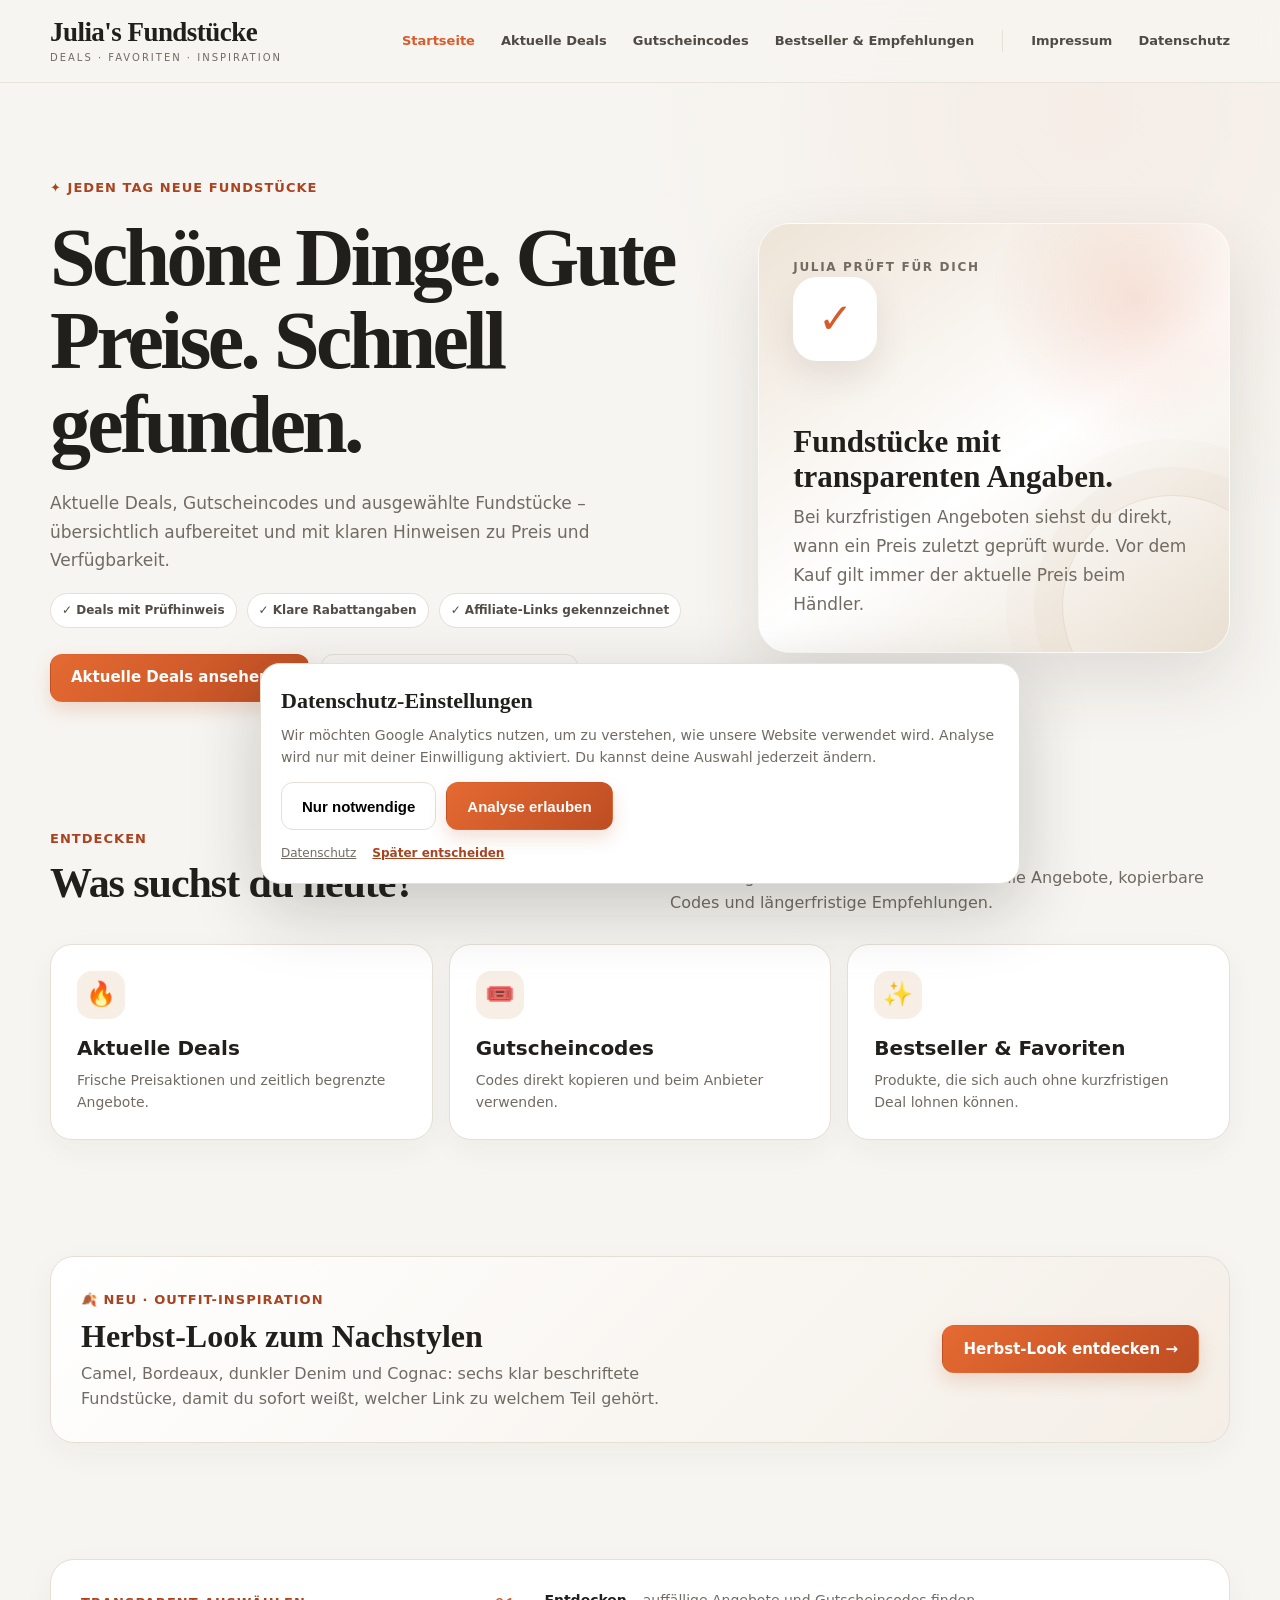
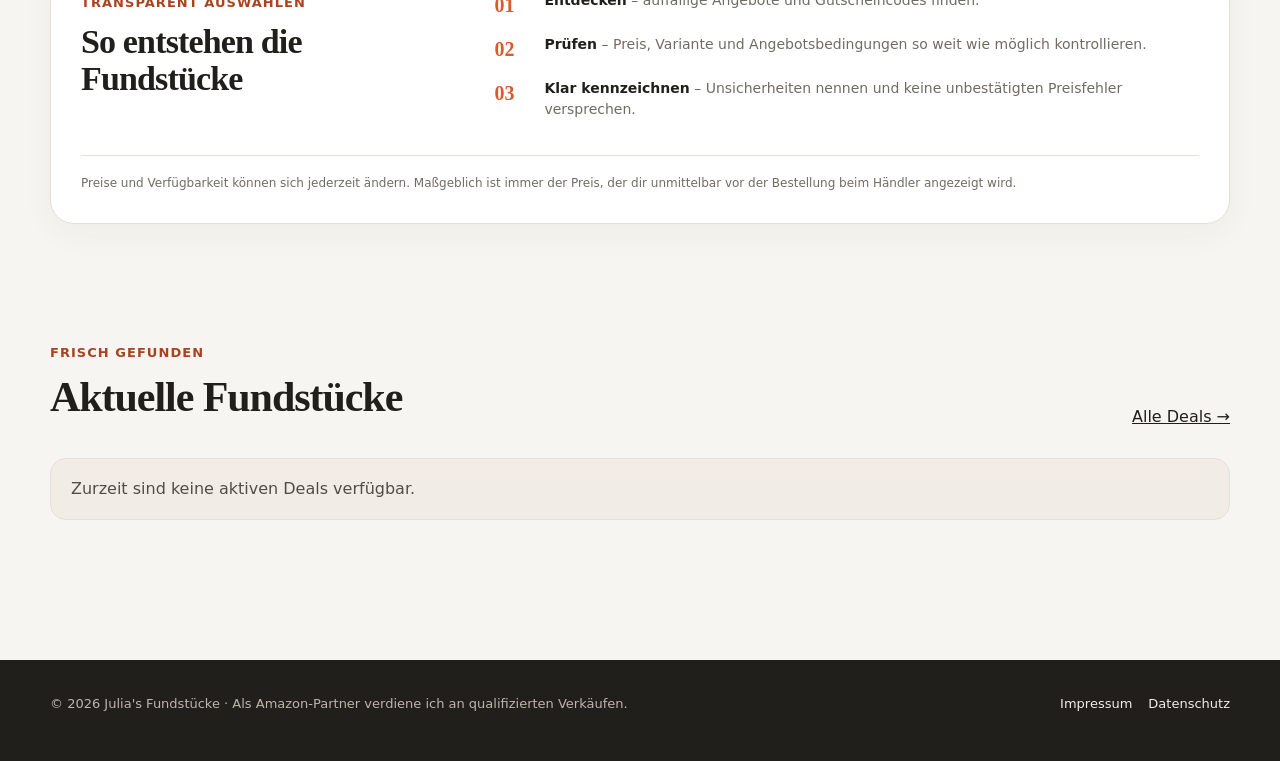
==== index.html @ 4e5f9e9d "Feature autumn outfit on homepage" ====
<!doctype html>
<html lang="de">
<head>
  <!-- Google Analytics: Consent Mode v2 defaults to denied until the visitor opts in. -->
  <script>
    window.dataLayer = window.dataLayer || [];
    function gtag(){dataLayer.push(arguments);}
    gtag('consent', 'default', {
      'analytics_storage': 'denied',
      'ad_storage': 'denied',
      'ad_user_data': 'denied',
      'ad_personalization': 'denied',
      'wait_for_update': 500
    });
  </script>
  <script async src="https://www.googletagmanager.com/gtag/js?id=G-PBWRE15XZL"></script>
  <script>
    gtag('js', new Date());
    gtag('config', 'G-PBWRE15XZL');
  </script>
  <meta property="og:type" content="website">
  <meta property="og:site_name" content="Julia's Fundstücke">
  <meta property="og:title" content="Julia's Fundstücke – Deals, Empfehlungen & Gutscheincodes">
  <meta property="og:description" content="Julia">
  <meta property="og:image" content="https://julias-fundstuecke.de/julias-fundstuecke-vorschau.jpg">
  <meta property="og:image:width" content="1200">
  <meta property="og:image:height" content="630">
  <meta name="twitter:card" content="summary_large_image">
  <meta name="twitter:image" content="https://julias-fundstuecke.de/julias-fundstuecke-vorschau.jpg">

  <meta charset="utf-8">
  <meta name="viewport" content="width=device-width,initial-scale=1">
  <meta name="description" content="Julia's Fundstücke – aktuelle Deals, Gutscheincodes und ausgewählte Empfehlungen.">
  <title>Julia's Fundstücke – Deals, Empfehlungen & Gutscheincodes</title>
  <link rel="stylesheet" href="styles.css">
</head>
<body>
<header class="site-header">
  <div class="container header-inner">
    <a class="brand" href="index.html"><strong>Julia's Fundstücke</strong><span>Deals · Favoriten · Inspiration</span></a>
    <button class="nav-toggle" aria-label="Menü öffnen" aria-expanded="false" aria-controls="site-nav">☰</button>
    <nav class="nav" id="site-nav" aria-label="Hauptnavigation">
      <a href="index.html">Startseite</a>
      <a href="deals.html">Aktuelle Deals</a>
      <a href="gutscheincodes.html">Gutscheincodes</a>
      <a href="bestseller.html">Bestseller & Empfehlungen</a>
      <span class="nav-divider" aria-hidden="true"></span>
      <a href="impressum.html">Impressum</a>
      <a href="datenschutz.html">Datenschutz</a>
    </nav>
  </div>
</header>

<main>
  <section class="hero">
    <div class="container hero-grid">
      <div>
        <div class="eyebrow">✦ Jeden Tag neue Fundstücke</div>
        <h1>Schöne Dinge. Gute Preise. Schnell gefunden.</h1>
        <p>Aktuelle Deals, Gutscheincodes und ausgewählte Fundstücke – übersichtlich aufbereitet und mit klaren Hinweisen zu Preis und Verfügbarkeit.</p>
        <div class="trust-strip" aria-label="So arbeiten wir">
          <span>✓ Deals mit Prüfhinweis</span><span>✓ Klare Rabattangaben</span><span>✓ Affiliate-Links gekennzeichnet</span>
        </div>
        <div class="hero-actions">
          <a class="btn btn-primary" href="deals.html">Aktuelle Deals ansehen →</a>
          <a class="btn btn-secondary" href="bestseller.html">Empfehlungen entdecken</a>
        </div>
      </div>
      <aside class="hero-card">
        <div>
          <div class="mini-label">Julia prüft für dich</div>
          <div class="big-number">✓</div>
        </div>
        <div>
          <h2>Fundstücke mit transparenten Angaben.</h2>
          <p>Bei kurzfristigen Angeboten siehst du direkt, wann ein Preis zuletzt geprüft wurde. Vor dem Kauf gilt immer der aktuelle Preis beim Händler.</p>
        </div>
      </aside>
    </div>
  </section>

  <section class="section">
    <div class="container">
      <div class="section-head">
        <div><div class="eyebrow">Entdecken</div><h2>Was suchst du heute?</h2></div>
        <p>Kurze Wege statt endloses Scrollen: aktuelle Angebote, kopierbare Codes und längerfristige Empfehlungen.</p>
      </div>
      <div class="category-grid">
        <a class="category-card" href="deals.html"><div class="icon">🔥</div><h3>Aktuelle Deals</h3><p>Frische Preisaktionen und zeitlich begrenzte Angebote.</p></a>
        <a class="category-card" href="gutscheincodes.html"><div class="icon">🎟️</div><h3>Gutscheincodes</h3><p>Codes direkt kopieren und beim Anbieter verwenden.</p></a>
        <a class="category-card" href="bestseller.html"><div class="icon">✨</div><h3>Bestseller & Favoriten</h3><p>Produkte, die sich auch ohne kurzfristigen Deal lohnen können.</p></a>
      </div>
    </div>
  </section>

  <section class="section">
    <div class="container">
      <div class="home-inspiration">
        <div>
          <div class="eyebrow">🍂 Neu · Outfit-Inspiration</div>
          <h2>Herbst-Look zum Nachstylen</h2>
          <p>Camel, Bordeaux, dunkler Denim und Cognac: sechs klar beschriftete Fundstücke, damit du sofort weißt, welcher Link zu welchem Teil gehört.</p>
        </div>
        <a class="btn btn-primary" href="herbst-outfit.html">Herbst-Look entdecken →</a>
      </div>
    </div>
  </section>

  <section class="section trust-section">
    <div class="container">
      <div class="trust-panel">
        <div><div class="eyebrow">Transparent auswählen</div><h2>So entstehen die Fundstücke</h2></div>
        <div class="trust-steps">
          <div><strong>01</strong><span><b>Entdecken</b> – auffällige Angebote und Gutscheincodes finden.</span></div>
          <div><strong>02</strong><span><b>Prüfen</b> – Preis, Variante und Angebotsbedingungen so weit wie möglich kontrollieren.</span></div>
          <div><strong>03</strong><span><b>Klar kennzeichnen</b> – Unsicherheiten nennen und keine unbestätigten Preisfehler versprechen.</span></div>
        </div>
        <p class="trust-note">Preise und Verfügbarkeit können sich jederzeit ändern. Maßgeblich ist immer der Preis, der dir unmittelbar vor der Bestellung beim Händler angezeigt wird.</p>
      </div>
    </div>
  </section>

  <section class="section">
    <div class="container">
      <div class="section-head">
        <div><div class="eyebrow">Frisch gefunden</div><h2>Aktuelle Fundstücke</h2></div>
        <a href="deals.html">Alle Deals →</a>
      </div>
      <div class="deal-list" data-deals data-limit="2"></div>
    </div>
  </section>
</main>

<footer class="footer"><div class="container footer-inner"><div>© <span data-year></span> Julia's Fundstücke · Als Amazon-Partner verdiene ich an qualifizierten Verkäufen.</div><div class="footer-links"><a href="impressum.html">Impressum</a><a href="datenschutz.html">Datenschutz</a></div></div></footer>

<div class="consent-banner" data-consent-banner hidden role="dialog" aria-label="Datenschutzeinstellungen" aria-live="polite">
  <div class="consent-inner">
    <div class="consent-copy"><strong>Datenschutz-Einstellungen</strong><p>Wir möchten Google Analytics nutzen, um zu verstehen, wie unsere Website verwendet wird. Analyse wird nur mit deiner Einwilligung aktiviert. Du kannst deine Auswahl jederzeit ändern.</p></div>
    <div class="consent-actions"><button type="button" class="btn btn-secondary" data-consent-reject>Nur notwendige</button><button type="button" class="btn btn-primary" data-consent-accept>Analyse erlauben</button></div>
    <div class="consent-links"><a href="datenschutz.html">Datenschutz</a><button type="button" class="consent-link-button" data-consent-close>Später entscheiden</button></div>
  </div>
</div>
<script src="script.js"></script>
</body>
</html>
---- styles.css ----
:root{
  --bg:#fbfaf7;
  --surface:#ffffff;
  --surface-soft:#f5f1ea;
  --text:#22211f;
  --muted:#6f6a63;
  --line:#e8e2d9;
  --accent:#e56a32;
  --accent-dark:#bd4d23;
  --badge:#fff0e6;
  --badge-text:#9b3f1b;
  --shadow:0 14px 40px rgba(41,35,28,.08);
  --radius:22px;
  --max:1180px;
}
*{box-sizing:border-box}
html{scroll-behavior:smooth}
body{
  margin:0;
  font-family:Inter, ui-sans-serif, system-ui, -apple-system, BlinkMacSystemFont, "Segoe UI", sans-serif;
  background:var(--bg);
  color:var(--text);
  line-height:1.55;
}
a{color:inherit}
img{max-width:100%;display:block}
.container{width:min(var(--max),calc(100% - 32px));margin-inline:auto}
.site-header{
  position:sticky;top:0;z-index:50;
  backdrop-filter:blur(14px);
  background:rgba(251,250,247,.92);
  border-bottom:1px solid rgba(232,226,217,.9);
}
.header-inner{
  min-height:76px;
  display:flex;align-items:center;justify-content:space-between;gap:28px;
}
.brand{
  text-decoration:none;
  display:flex;flex-direction:column;
  line-height:1;
}
.brand strong{
  font-family:Georgia,"Times New Roman",serif;
  font-size:25px;
  letter-spacing:-.02em;
}
.brand span{
  margin-top:7px;
  color:var(--muted);
  font-size:11px;
  letter-spacing:.18em;
  text-transform:uppercase;
}
.nav{display:flex;align-items:center;gap:22px}
.nav a{
  text-decoration:none;color:#4e4a45;font-size:14px;font-weight:650;
}
.nav a:hover,.nav a.active{color:var(--accent)}
.nav-toggle{
  display:none;border:0;background:transparent;font-size:26px;cursor:pointer;
}
.hero{padding:78px 0 48px}
.hero-grid{
  display:grid;grid-template-columns:1.15fr .85fr;gap:56px;align-items:center;
}
.eyebrow{
  display:inline-flex;align-items:center;gap:8px;
  color:var(--accent-dark);font-weight:800;font-size:13px;
  letter-spacing:.08em;text-transform:uppercase;
}
.hero h1{
  font-family:Georgia,"Times New Roman",serif;
  font-size:clamp(44px,7vw,78px);
  line-height:1.02;
  letter-spacing:-.045em;
  margin:16px 0 22px;
  max-width:780px;
}
.hero p{
  color:var(--muted);
  font-size:18px;
  max-width:650px;
  margin:0 0 30px;
}
.hero-actions{display:flex;gap:12px;flex-wrap:wrap}
.btn{
  display:inline-flex;align-items:center;justify-content:center;gap:8px;
  min-height:48px;padding:0 20px;border-radius:12px;
  text-decoration:none;font-weight:800;font-size:15px;
  border:1px solid transparent;transition:.2s ease;
}
.btn-primary{
  background:linear-gradient(135deg,#e56a32,#bd4d23);
  color:#fff;
  box-shadow:0 8px 18px rgba(189,77,35,.18)
}
.btn-primary:hover{transform:translateY(-1px);filter:brightness(.96)}
.btn-secondary{background:transparent;border-color:var(--line)}
.btn-secondary:hover{background:var(--surface)}
.hero-card{
  background:linear-gradient(145deg,#f1e7dc,#fff 52%,#efe8dc);
  min-height:390px;border-radius:32px;padding:34px;
  box-shadow:var(--shadow);
  display:flex;flex-direction:column;justify-content:space-between;
}
.hero-card .mini-label{font-size:12px;color:var(--muted);text-transform:uppercase;letter-spacing:.14em;font-weight:800}
.hero-card .big-number{font-family:Georgia,"Times New Roman",serif;font-size:76px;line-height:1;color:var(--accent)}
.hero-card h2{margin:12px 0 8px;font-size:28px}
.hero-card p{font-size:15px;margin:0;color:var(--muted)}
.section{padding:46px 0}
.section-head{display:flex;align-items:end;justify-content:space-between;gap:24px;margin-bottom:24px}
.section-head h2{font-family:Georgia,"Times New Roman",serif;font-size:38px;margin:0;letter-spacing:-.025em}
.section-head p{margin:0;color:var(--muted);max-width:560px}
.category-grid{display:grid;grid-template-columns:repeat(3,1fr);gap:18px}
.category-card{
  background:var(--surface);border:1px solid var(--line);border-radius:18px;padding:24px;text-decoration:none;
  box-shadow:0 8px 28px rgba(41,35,28,.04);transition:.2s ease;
}
.category-card:hover{transform:translateY(-3px);box-shadow:var(--shadow)}
.category-card .icon{font-size:30px}
.category-card h3{margin:14px 0 6px;font-size:20px}
.category-card p{margin:0;color:var(--muted);font-size:14px}
.deal-list{display:grid;gap:22px}
.deal-card{
  position:relative;
  display:grid;grid-template-columns:300px 1fr;gap:34px;align-items:stretch;
  background:var(--surface);border:1px solid #eadfd4;border-radius:var(--radius);
  padding:24px;box-shadow:0 14px 34px rgba(77,54,37,.07);
  overflow:hidden;transition:.2s ease;
}
.deal-card::before{
  content:"";position:absolute;left:0;top:0;bottom:0;width:5px;
  background:linear-gradient(180deg,#ff9a62,var(--accent),#b94a21);
}
.deal-card:hover{transform:translateY(-2px);box-shadow:0 18px 42px rgba(77,54,37,.11)}
.deal-media{
  min-height:255px;border-radius:16px;
  background:linear-gradient(145deg,#f7f3ed,#ece5dc);
  display:grid;place-items:center;padding:26px;position:relative;
}
.deal-media .placeholder{
  width:150px;height:150px;border-radius:50%;
  background:#fff;box-shadow:0 12px 28px rgba(41,35,28,.08);
  display:grid;place-items:center;font-size:54px;
}
.deal-badge{
  position:absolute;top:18px;right:18px;z-index:3;
  background:var(--badge);color:var(--badge-text);
  border:1px solid #ffd7c1;
  border-radius:999px;padding:8px 12px;
  font-size:12px;font-weight:900;letter-spacing:.04em;
  box-shadow:0 6px 18px rgba(189,77,35,.10);
}
.deal-content{display:flex;flex-direction:column;justify-content:center;min-width:0}
.deal-kicker{color:var(--accent-dark);font-size:12px;font-weight:900;text-transform:uppercase;letter-spacing:.12em}
.deal-card h3{margin:7px 0 8px;font-size:28px;line-height:1.15;letter-spacing:-.02em}
.deal-desc{color:var(--muted);margin:0 0 18px;max-width:690px}
.price-row{display:flex;align-items:baseline;gap:10px;flex-wrap:wrap}
.price-now{font-size:34px;font-weight:950;letter-spacing:-.02em;color:#1f1f1f}
.price-now::before{content:"🔥";font-size:.78em;margin-right:8px}
.price-old{color:var(--muted);text-decoration:line-through;font-size:14px}
.coupon{
  display:flex;align-items:center;gap:10px;flex-wrap:wrap;
  background:#fff7f1;border:1px dashed #efb28d;border-radius:12px;
  padding:12px 14px;margin:14px 0 16px;max-width:520px;font-size:14px;
}
.code{
  font-family:ui-monospace,SFMono-Regular,Menlo,monospace;
  background:#fff;border:1px solid var(--line);padding:4px 8px;border-radius:7px;font-weight:800;
}
.copy-btn{
  border:0;background:transparent;color:var(--accent-dark);font-weight:800;cursor:pointer;padding:0;
}
.deal-actions{display:flex;gap:10px;align-items:center;flex-wrap:wrap}
.affiliate-note{margin-top:10px;color:var(--muted);font-size:11px}
.page-hero{padding:58px 0 30px}
.page-hero h1{font-family:Georgia,"Times New Roman",serif;font-size:clamp(40px,6vw,64px);margin:0 0 12px;letter-spacing:-.04em}
.page-hero p{max-width:720px;color:var(--muted);font-size:17px;margin:0}
.info-box{
  background:var(--surface-soft);border:1px solid var(--line);border-radius:16px;padding:18px 20px;color:#514c46;
}
.prose{max-width:820px;background:#fff;border:1px solid var(--line);border-radius:18px;padding:28px}
.prose h2{margin-top:30px}
.prose h2:first-child{margin-top:0}
.footer{margin-top:64px;border-top:1px solid var(--line);padding:30px 0 42px;color:var(--muted);font-size:13px}
.footer-inner{display:flex;justify-content:space-between;gap:24px;flex-wrap:wrap}
.footer-links{display:flex;gap:16px;flex-wrap:wrap}
.footer a{text-decoration:none}
.footer a:hover{color:var(--accent)}
.note{font-size:12px;color:var(--muted)}
@media(max-width:860px){
  .nav-toggle{display:block}
  .nav{
    display:none;position:absolute;left:16px;right:16px;top:70px;
    background:#fff;border:1px solid var(--line);border-radius:14px;padding:14px;
    flex-direction:column;align-items:stretch;box-shadow:var(--shadow)
  }
  .nav.open{display:flex}
  .hero{padding-top:44px}
  .hero-grid{grid-template-columns:1fr;gap:26px}
  .hero-card{min-height:280px}
  .category-grid{grid-template-columns:1fr}
  .deal-card{grid-template-columns:1fr;gap:20px;padding:16px}
  .deal-media{min-height:220px}
  .deal-card h3{font-size:24px}
  .deal-badge{top:14px;right:14px}
  .section-head{align-items:start;flex-direction:column}
}
@media(max-width:520px){
  .container{width:min(var(--max),calc(100% - 22px))}
  .header-inner{min-height:68px}
  .brand strong{font-size:22px}
  .hero h1{font-size:47px}
  .hero p{font-size:16px}
  .hero-actions .btn{width:100%}
  .section{padding:34px 0}
  .section-head h2{font-size:32px}
  .deal-card{border-radius:17px}
  .deal-card h3{padding-right:96px;font-size:22px}
  .price-now{font-size:29px}
  .deal-actions .btn{width:100%}
}


.deal-media img{
  width:100%;
  height:100%;
  max-height:255px;
  object-fit:contain;
  border-radius:12px;
}

/* Professional homepage refinements */
.trust-strip{display:flex;gap:10px;flex-wrap:wrap;margin:-12px 0 26px}
.trust-strip span{background:var(--surface);border:1px solid var(--line);border-radius:999px;padding:7px 11px;font-size:12px;font-weight:750;color:#514c46}
.trust-section{padding-top:26px}
.trust-panel{background:#fff;border:1px solid var(--line);border-radius:24px;padding:30px;box-shadow:0 10px 32px rgba(41,35,28,.045);display:grid;grid-template-columns:.7fr 1.3fr;gap:34px}
.trust-panel h2{font-family:Georgia,"Times New Roman",serif;font-size:34px;line-height:1.1;margin:8px 0 0;letter-spacing:-.025em}
.trust-steps{display:grid;gap:13px}
.trust-steps>div{display:grid;grid-template-columns:38px 1fr;gap:12px;align-items:start}
.trust-steps strong{color:var(--accent);font-family:Georgia,"Times New Roman",serif;font-size:20px}
.trust-steps span{color:var(--muted);font-size:14px}
.trust-steps b{color:var(--text)}
.trust-note{grid-column:1/-1;margin:0;padding-top:18px;border-top:1px solid var(--line);color:var(--muted);font-size:12px}
.price-check{font-size:13px;font-weight:800;color:#514c46;margin:0 0 12px}
.deal-hint{font-size:12px;color:var(--muted);margin:0 0 15px}
@media(max-width:860px){.trust-panel{grid-template-columns:1fr;gap:22px}}
@media(max-width:520px){.trust-strip{gap:7px}.trust-strip span{width:100%;border-radius:10px}.trust-panel{padding:22px;border-radius:18px}.trust-panel h2{font-size:29px}}

.feedback-box{
  margin-top:16px;padding:14px 16px;background:#fff8f5;border:1px solid #f0ddd3;border-radius:14px;
  display:flex;flex-direction:column;gap:5px;font-size:13px;
}
.feedback-box strong{font-size:14px;color:#2b2520}
.feedback-box span{color:var(--muted)}
.feedback-box a{color:var(--accent-dark);font-weight:850;text-decoration:none;margin-top:3px}
.feedback-box a:hover{text-decoration:underline}

/* Premium visual refresh */
:root{--bg:#f7f5f1;--surface:#fff;--surface-soft:#f1ede6;--text:#211f1c;--muted:#716b63;--line:#e5dfd6;--accent:#d85b2b;--accent-dark:#a94320;--badge:#fff0e7;--badge-text:#8f3719;--shadow:0 20px 55px rgba(48,38,29,.08);--radius:24px}
body{background:radial-gradient(circle at 85% 5%,rgba(216,91,43,.055),transparent 28rem),var(--bg)}
.site-header{background:rgba(247,245,241,.86);border-bottom:1px solid rgba(229,223,214,.82)}
.header-inner{min-height:82px}.brand strong{font-size:27px}.brand span{font-size:10px;letter-spacing:.2em}.nav{gap:26px}.nav a{font-size:13px}.nav a.active{font-weight:850}
.hero{padding:92px 0 66px}.hero-grid{gap:70px}.hero h1{max-width:700px;font-size:clamp(48px,7vw,82px)}.hero p{font-size:17px;line-height:1.7}
.hero-card{min-height:430px;border:1px solid rgba(255,255,255,.7);background:radial-gradient(circle at 80% 18%,rgba(216,91,43,.16),transparent 9rem),linear-gradient(145deg,#eee4d7,#fff 55%,#e9dfd1);box-shadow:0 26px 70px rgba(48,38,29,.12);position:relative;overflow:hidden}
.hero-card:after{content:"";position:absolute;right:-55px;bottom:-65px;width:220px;height:220px;border-radius:50%;border:1px solid rgba(168,116,75,.16);box-shadow:0 0 0 28px rgba(168,116,75,.035),0 0 0 56px rgba(168,116,75,.025)}
.hero-card .big-number{width:84px;height:84px;border-radius:24px;display:grid;place-items:center;background:#fff;box-shadow:0 15px 35px rgba(72,52,35,.10);font-size:42px}
.hero-card h2{font-family:Georgia,"Times New Roman",serif;font-size:31px;line-height:1.12}
.section{padding:58px 0}.section-head{margin-bottom:28px}.section-head h2{font-size:42px}.category-grid{gap:16px}
.category-card{padding:26px;border-radius:22px;box-shadow:0 10px 30px rgba(48,38,29,.045)}.category-card:hover{transform:translateY(-4px);border-color:#d9cbbd}
.category-card .icon{width:48px;height:48px;border-radius:15px;display:grid;place-items:center;background:#f7eee6;font-size:24px}
.deal-list{gap:26px}.deal-card{grid-template-columns:320px 1fr;gap:38px;padding:28px;border-color:#e4dbd1;border-radius:26px;box-shadow:0 18px 50px rgba(48,38,29,.065)}
.deal-card:before{width:4px}.deal-media{min-height:290px;border:1px solid #eee7df;border-radius:20px;background:linear-gradient(145deg,#faf8f4,#eee8df)}
.deal-media .placeholder{width:132px;height:132px}.deal-badge{top:20px;right:20px;padding:9px 13px}.deal-kicker{font-size:11px;letter-spacing:.14em}.deal-card h3{font-size:30px}.deal-desc{font-size:15px;line-height:1.65}
.price-row{margin:2px 0}.price-now{font-size:38px;letter-spacing:-.035em}.price-old{font-size:15px}.price-check{font-size:12px;color:var(--accent-dark);margin-bottom:10px}
.coupon{max-width:650px;border-style:solid;background:#fff9f5;border-color:#edd9cb}.deal-actions .btn{min-height:50px;border-radius:13px;padding-inline:22px}.affiliate-note{font-size:10px}
.feedback-box{background:linear-gradient(135deg,#fffaf6,#f8f2eb);border-color:#eaded2;border-radius:16px;padding:15px 17px}
.page-hero{padding:76px 0 34px}.page-hero h1{font-size:clamp(44px,6vw,68px)}
.footer{background:#211f1c;color:#bcb5ad;border-top:0;margin-top:82px;padding:34px 0 46px}.footer a{color:#f2ede7}.footer a:hover{color:#f0a27f}
@media(max-width:860px){.hero{padding-top:58px}.hero-grid{gap:34px}.deal-card{grid-template-columns:1fr;gap:22px;padding:20px}.deal-media{min-height:250px}}
@media(max-width:520px){.header-inner{min-height:70px}.brand strong{font-size:23px}.hero{padding:46px 0 38px}.hero h1{font-size:45px}.hero-card{min-height:330px;padding:26px}.hero-card h2{font-size:27px}.section{padding:42px 0}.section-head h2{font-size:34px}.deal-card h3{font-size:23px}.price-now{font-size:32px}}

/* Refined navigation */
.nav-divider{width:1px;height:22px;background:var(--line);margin:0 2px}
@media(max-width:860px){
  .nav{gap:4px;padding:10px}
  .nav a{padding:12px 13px;border-radius:10px;font-size:14px}
  .nav a:hover,.nav a.active{background:#f7eee6;color:var(--accent-dark)}
  .nav-divider{width:100%;height:1px;margin:5px 0;background:var(--line)}
}

/* Premium neutral fallback for deals without licensed product imagery */
.placeholder-premium{
  width:100%!important;height:100%!important;min-height:230px!important;border-radius:18px!important;
  background:radial-gradient(circle at 72% 20%,rgba(216,91,43,.12),transparent 32%),linear-gradient(145deg,#fff,#f2ece4)!important;
  box-shadow:none!important;display:flex!important;flex-direction:column!important;align-items:center!important;justify-content:center!important;
  border:1px solid rgba(229,223,214,.9);position:relative;overflow:hidden;
}
.placeholder-premium:after{
  content:"";position:absolute;width:160px;height:160px;border-radius:50%;border:1px solid rgba(169,122,86,.12);
  box-shadow:0 0 0 24px rgba(169,122,86,.035),0 0 0 48px rgba(169,122,86,.02);right:-70px;bottom:-80px;
}
.placeholder-mark{
  width:72px;height:72px;border-radius:22px;background:#fff;display:grid;place-items:center;
  font-size:34px;box-shadow:0 12px 28px rgba(48,38,29,.08);margin-bottom:15px;z-index:1;
}
.placeholder-brand{font-family:Georgia,"Times New Roman",serif;font-size:20px;font-weight:700;z-index:1}
.placeholder-label{font-size:10px;text-transform:uppercase;letter-spacing:.18em;color:var(--muted);margin-top:4px;font-weight:800;z-index:1}
@media(max-width:860px){.placeholder-premium{min-height:210px!important}}


/* Privacy / analytics consent */
.consent-banner{position:fixed;inset:auto 16px 16px;z-index:1000;max-width:760px;margin:auto;background:#fff;border:1px solid var(--line);border-radius:20px;box-shadow:0 24px 70px rgba(33,31,28,.22);padding:20px}
.consent-banner[hidden]{display:none}
.consent-inner{display:grid;gap:14px}.consent-copy strong{font-family:Georgia,"Times New Roman",serif;font-size:22px}.consent-copy p{margin:7px 0 0;color:var(--muted);font-size:14px}
.consent-actions{display:flex;gap:10px;flex-wrap:wrap}.consent-links{display:flex;gap:16px;align-items:center;font-size:12px;color:var(--muted)}
.consent-link-button,.consent-settings-button{border:0;background:transparent;padding:0;color:var(--accent-dark);font:inherit;font-weight:800;text-decoration:underline;cursor:pointer}
@media(max-width:520px){.consent-banner{inset:auto 10px 10px;padding:17px;border-radius:16px}.consent-actions .btn{width:100%}}


/* Pinterest outfit landing page */
.outfit-hero{padding:76px 0 36px}
.outfit-hero-grid{display:grid;grid-template-columns:1.2fr .8fr;gap:48px;align-items:center}
.outfit-hero h1{font-family:Georgia,"Times New Roman",serif;font-size:clamp(44px,6.4vw,72px);line-height:1.04;letter-spacing:-.04em;margin:14px 0 20px;max-width:760px}
.outfit-intro{max-width:690px;color:var(--muted);font-size:17px;line-height:1.7;margin:0}
.outfit-note{background:linear-gradient(145deg,#fff,#f3ede5);border:1px solid var(--line);border-radius:24px;padding:28px;box-shadow:var(--shadow)}
.outfit-note strong{font-family:Georgia,"Times New Roman",serif;font-size:23px}
.outfit-note p{color:var(--muted);font-size:14px;margin:10px 0 0}
.outfit-palette{display:flex;gap:9px;flex-wrap:wrap;margin-top:24px}
.swatch{display:inline-flex;align-items:center;gap:8px;background:#fff;border:1px solid var(--line);border-radius:999px;padding:7px 11px;font-size:12px;font-weight:800}
.swatch:before{content:"";width:12px;height:12px;border-radius:50%;border:1px solid rgba(0,0,0,.08)}
.swatch-camel:before{background:#c79a69}.swatch-bordeaux:before{background:#7f2435}.swatch-denim:before{background:#253c58}.swatch-cognac:before{background:#9c5c31}
.outfit-grid{display:grid;grid-template-columns:repeat(2,1fr);gap:18px}
.outfit-card{background:#fff;border:1px solid var(--line);border-radius:22px;padding:24px;display:grid;grid-template-columns:64px 1fr;gap:18px;box-shadow:0 10px 30px rgba(48,38,29,.045)}
.outfit-icon{width:58px;height:58px;border-radius:18px;background:#f7eee6;display:grid;place-items:center;font-size:28px}
.outfit-label{display:inline-block;color:var(--accent-dark);font-size:11px;font-weight:900;letter-spacing:.12em;text-transform:uppercase;margin-bottom:5px}
.outfit-card h3{font-size:22px;line-height:1.2;margin:0 0 8px}
.outfit-card p{color:var(--muted);font-size:14px;margin:0 0 12px}
.outfit-card .outfit-check{font-size:12px;color:#514c46;background:#faf7f2;border-radius:10px;padding:9px 11px;margin-bottom:15px}
.outfit-card .btn{min-height:44px;padding-inline:16px}
.outfit-disclosure{margin-top:22px;background:var(--surface-soft);border:1px solid var(--line);border-radius:16px;padding:17px 19px;color:#514c46;font-size:12px}
.home-inspiration{background:linear-gradient(135deg,#fff,#f4eee6);border:1px solid var(--line);border-radius:24px;padding:30px;display:flex;align-items:center;justify-content:space-between;gap:24px;box-shadow:0 10px 32px rgba(41,35,28,.045)}
.home-inspiration h2{font-family:Georgia,"Times New Roman",serif;font-size:32px;line-height:1.1;margin:7px 0 8px}
.home-inspiration p{color:var(--muted);margin:0;max-width:650px}
@media(max-width:860px){.outfit-hero-grid{grid-template-columns:1fr;gap:26px}.outfit-grid{grid-template-columns:1fr}.home-inspiration{align-items:flex-start;flex-direction:column}}
@media(max-width:520px){.outfit-hero{padding:48px 0 24px}.outfit-hero h1{font-size:42px}.outfit-card{grid-template-columns:1fr;padding:20px}.outfit-icon{width:52px;height:52px}.home-inspiration{padding:22px;border-radius:18px}.home-inspiration h2{font-size:28px}}
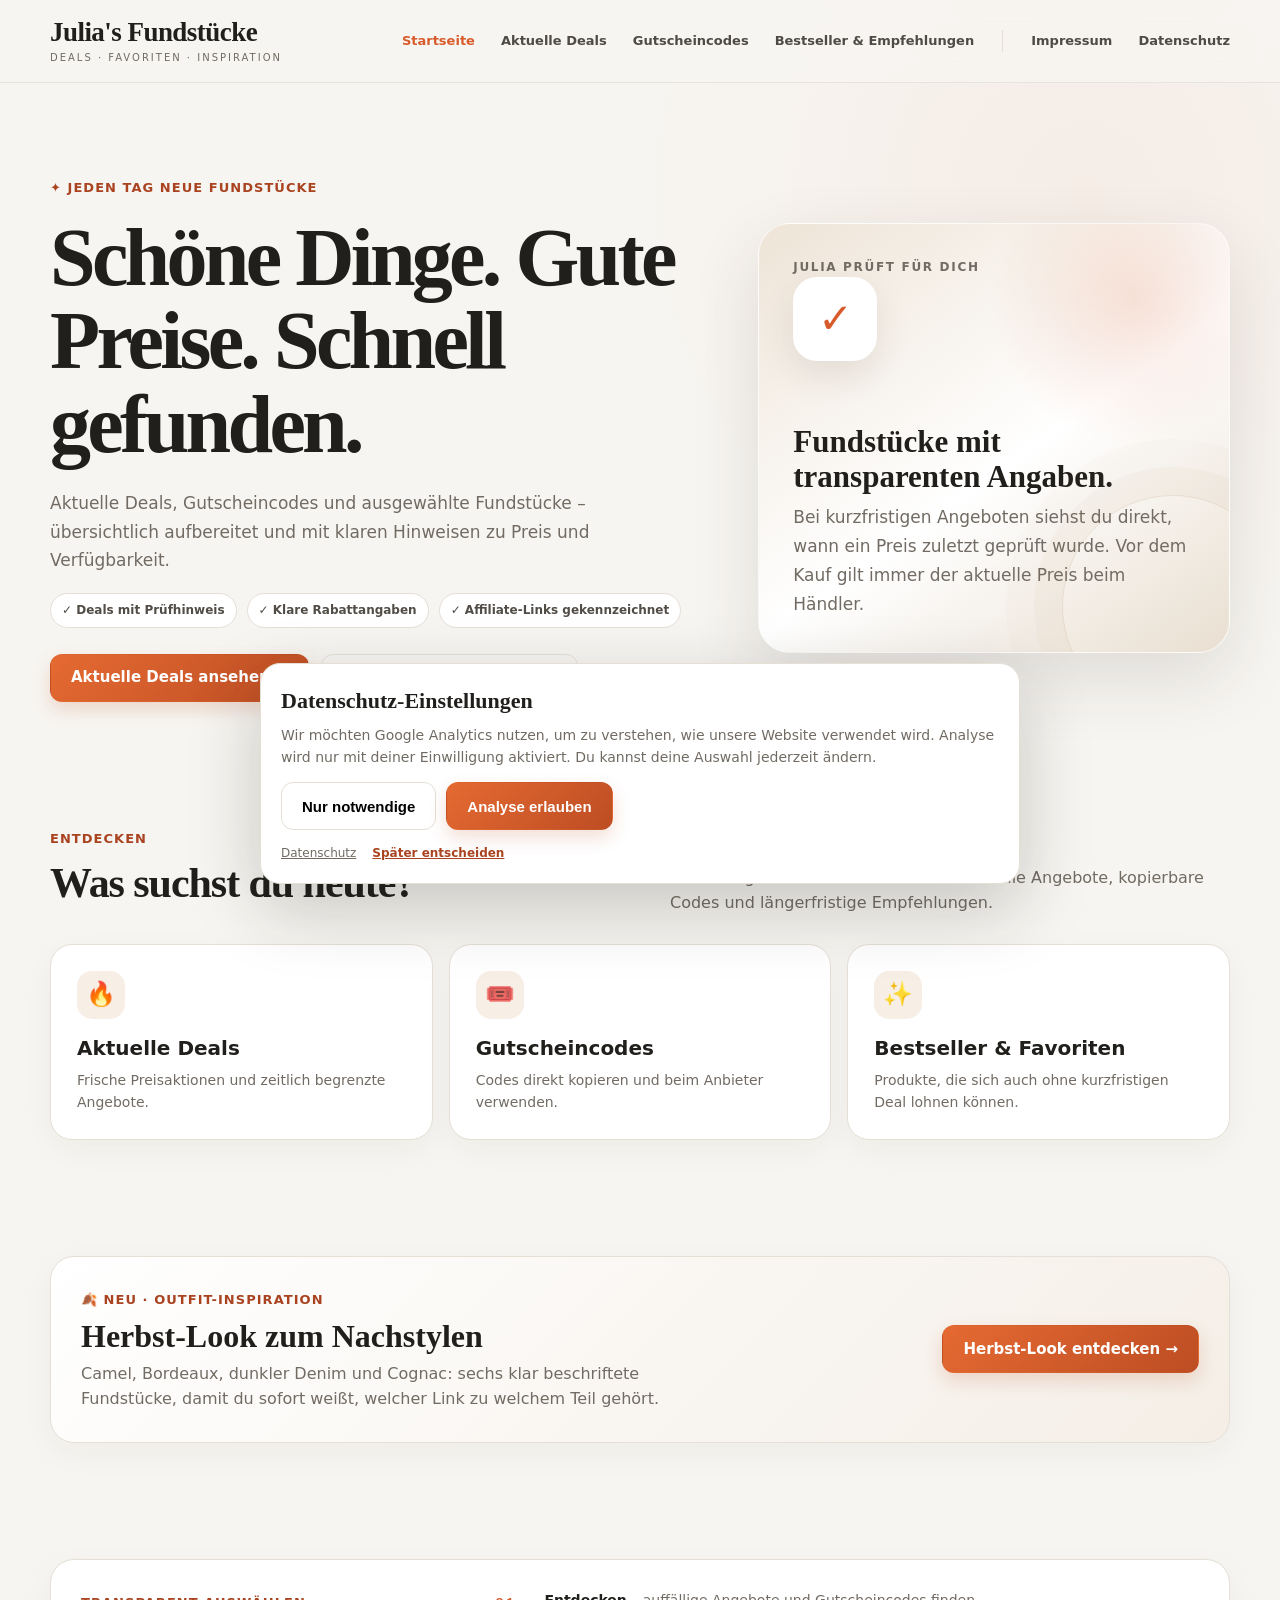
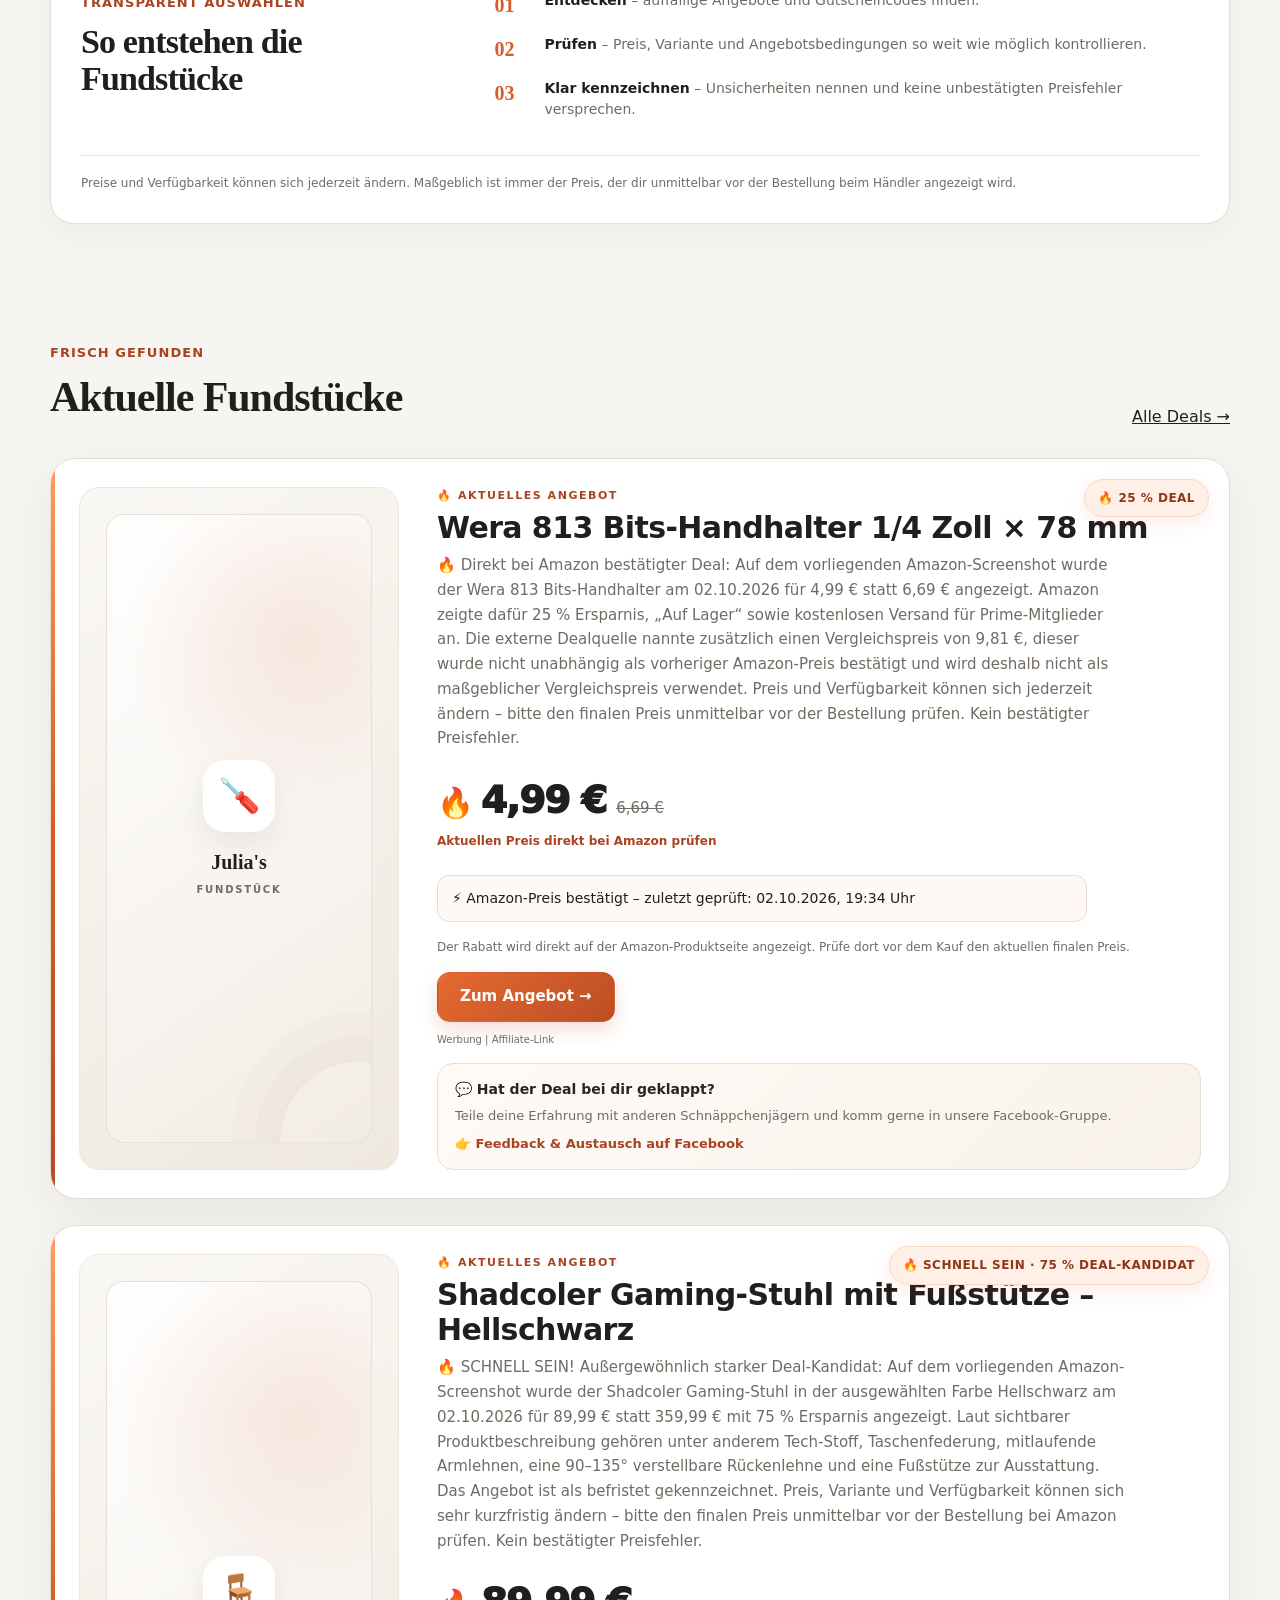
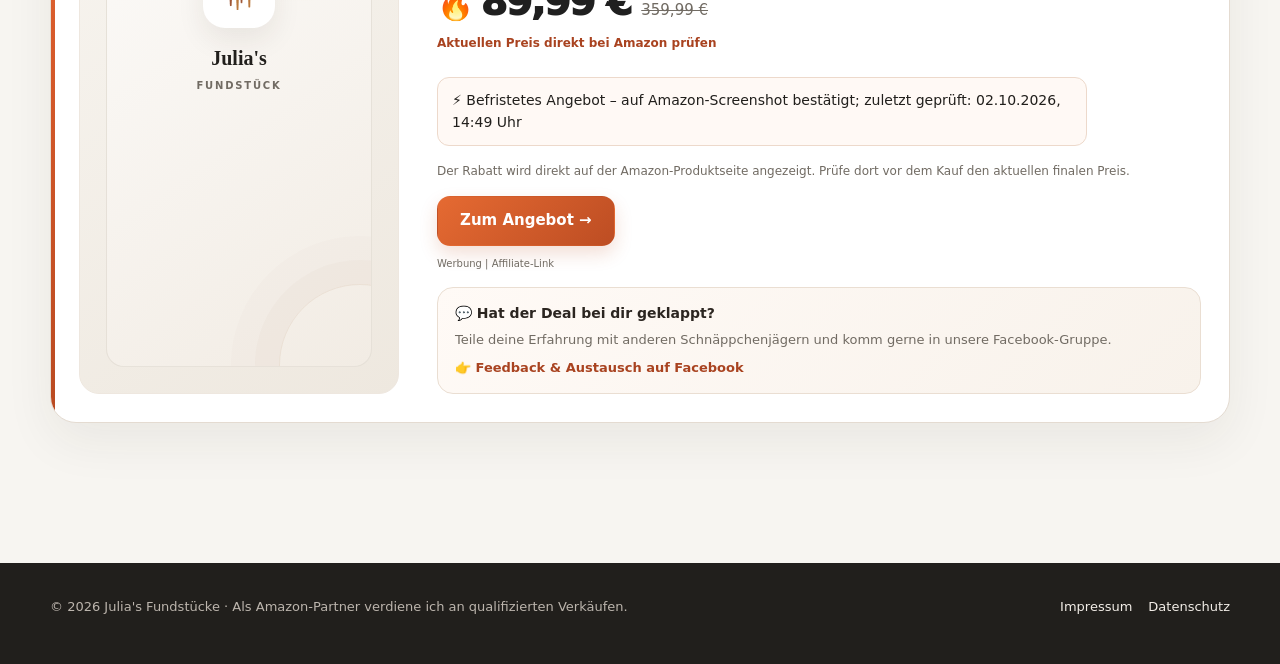
==== commit f644a144: "Use shared analytics exclusion bootstrap" ====
--- a/index.html
+++ b/index.html
@@ -1,24 +1,8 @@
 <!doctype html>
 <html lang="de">
 <head>
-  <!-- Google Analytics: Consent Mode v2 defaults to denied until the visitor opts in. -->
-  <script>
-    window.dataLayer = window.dataLayer || [];
-    function gtag(){dataLayer.push(arguments);}
-    gtag('consent', 'default', {
-      'analytics_storage': 'denied',
-      'ad_storage': 'denied',
-      'ad_user_data': 'denied',
-      'ad_personalization': 'denied',
-      'wait_for_update': 500
-    });
-  </script>
-  <script async src="https://www.googletagmanager.com/gtag/js?id=G-PBWRE15XZL"></script>
-  <script>
-    gtag('js', new Date());
-    gtag('config', 'G-PBWRE15XZL');
-  </script>
-  <meta property="og:type" content="website">
+  <script src="analytics.js"></script>
+<meta property="og:type" content="website">
   <meta property="og:site_name" content="Julia's Fundstücke">
   <meta property="og:title" content="Julia's Fundstücke – Deals, Empfehlungen & Gutscheincodes">
   <meta property="og:description" content="Julia">
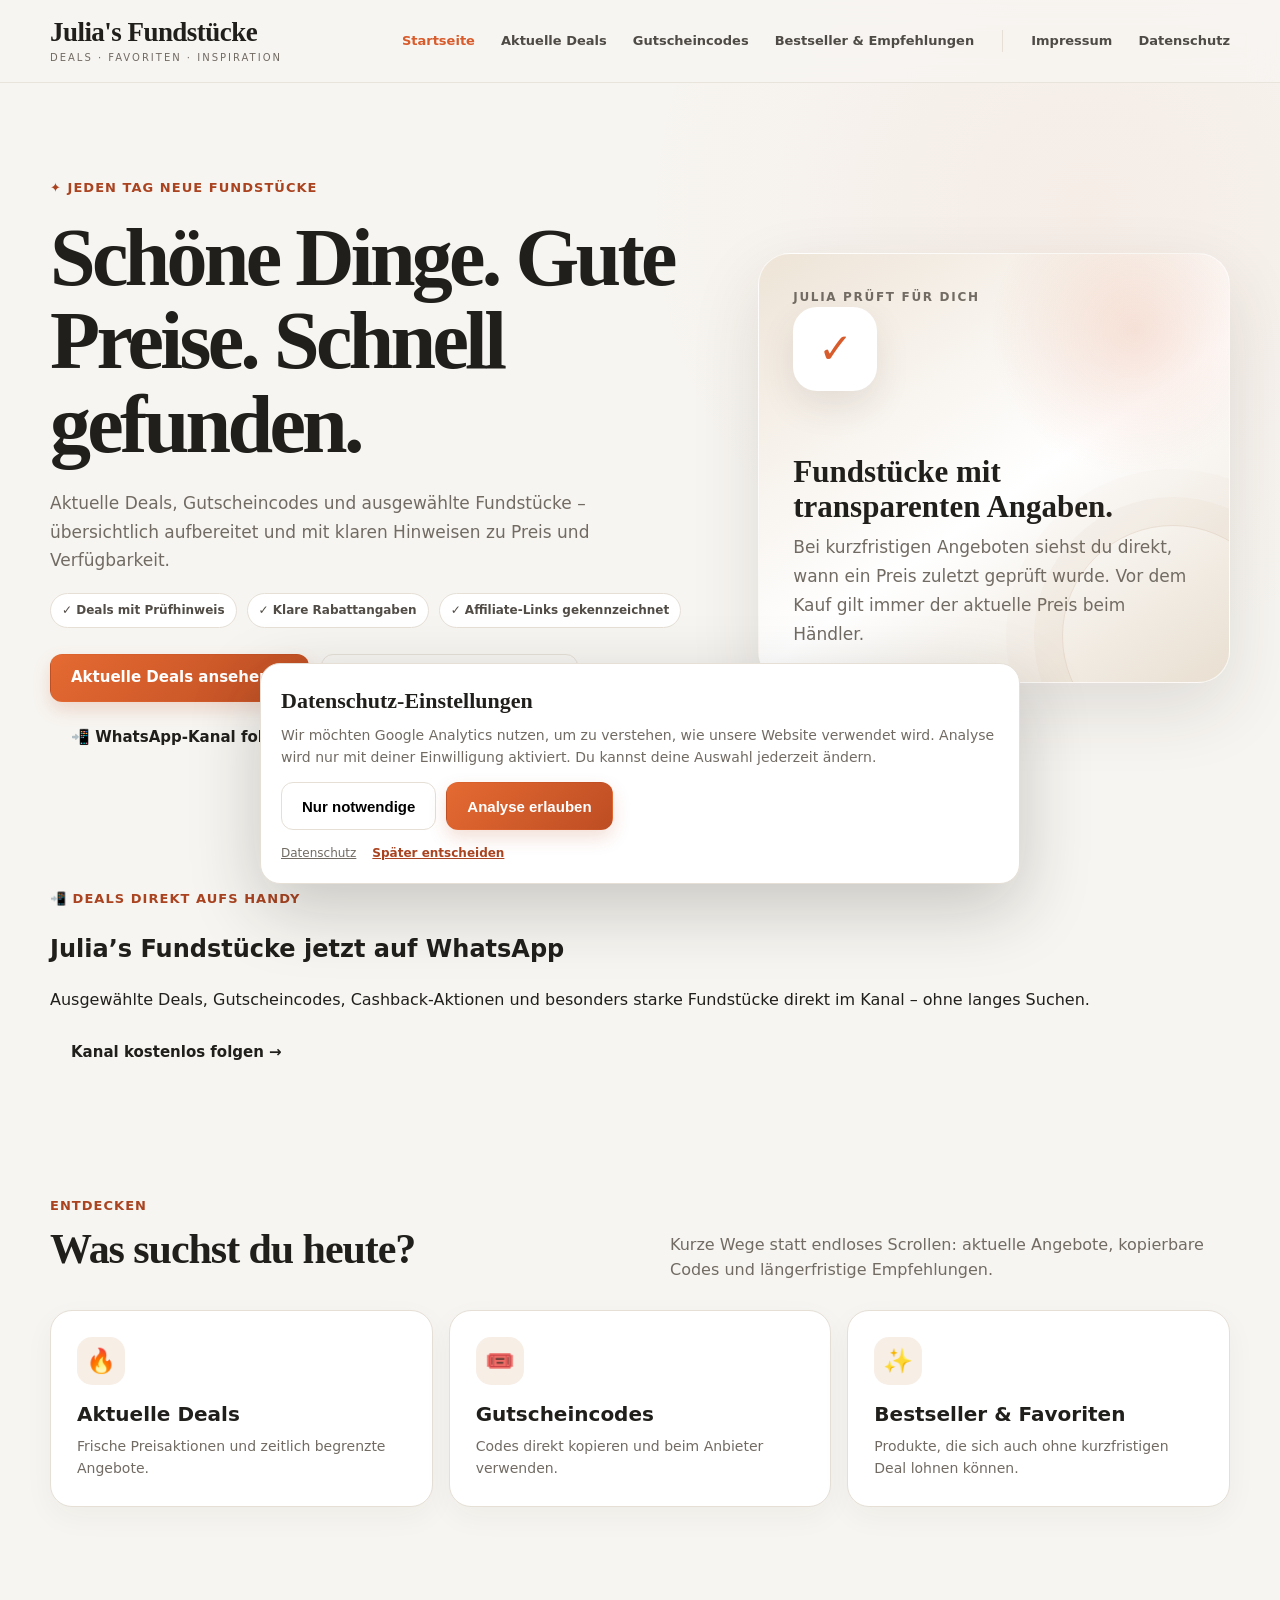
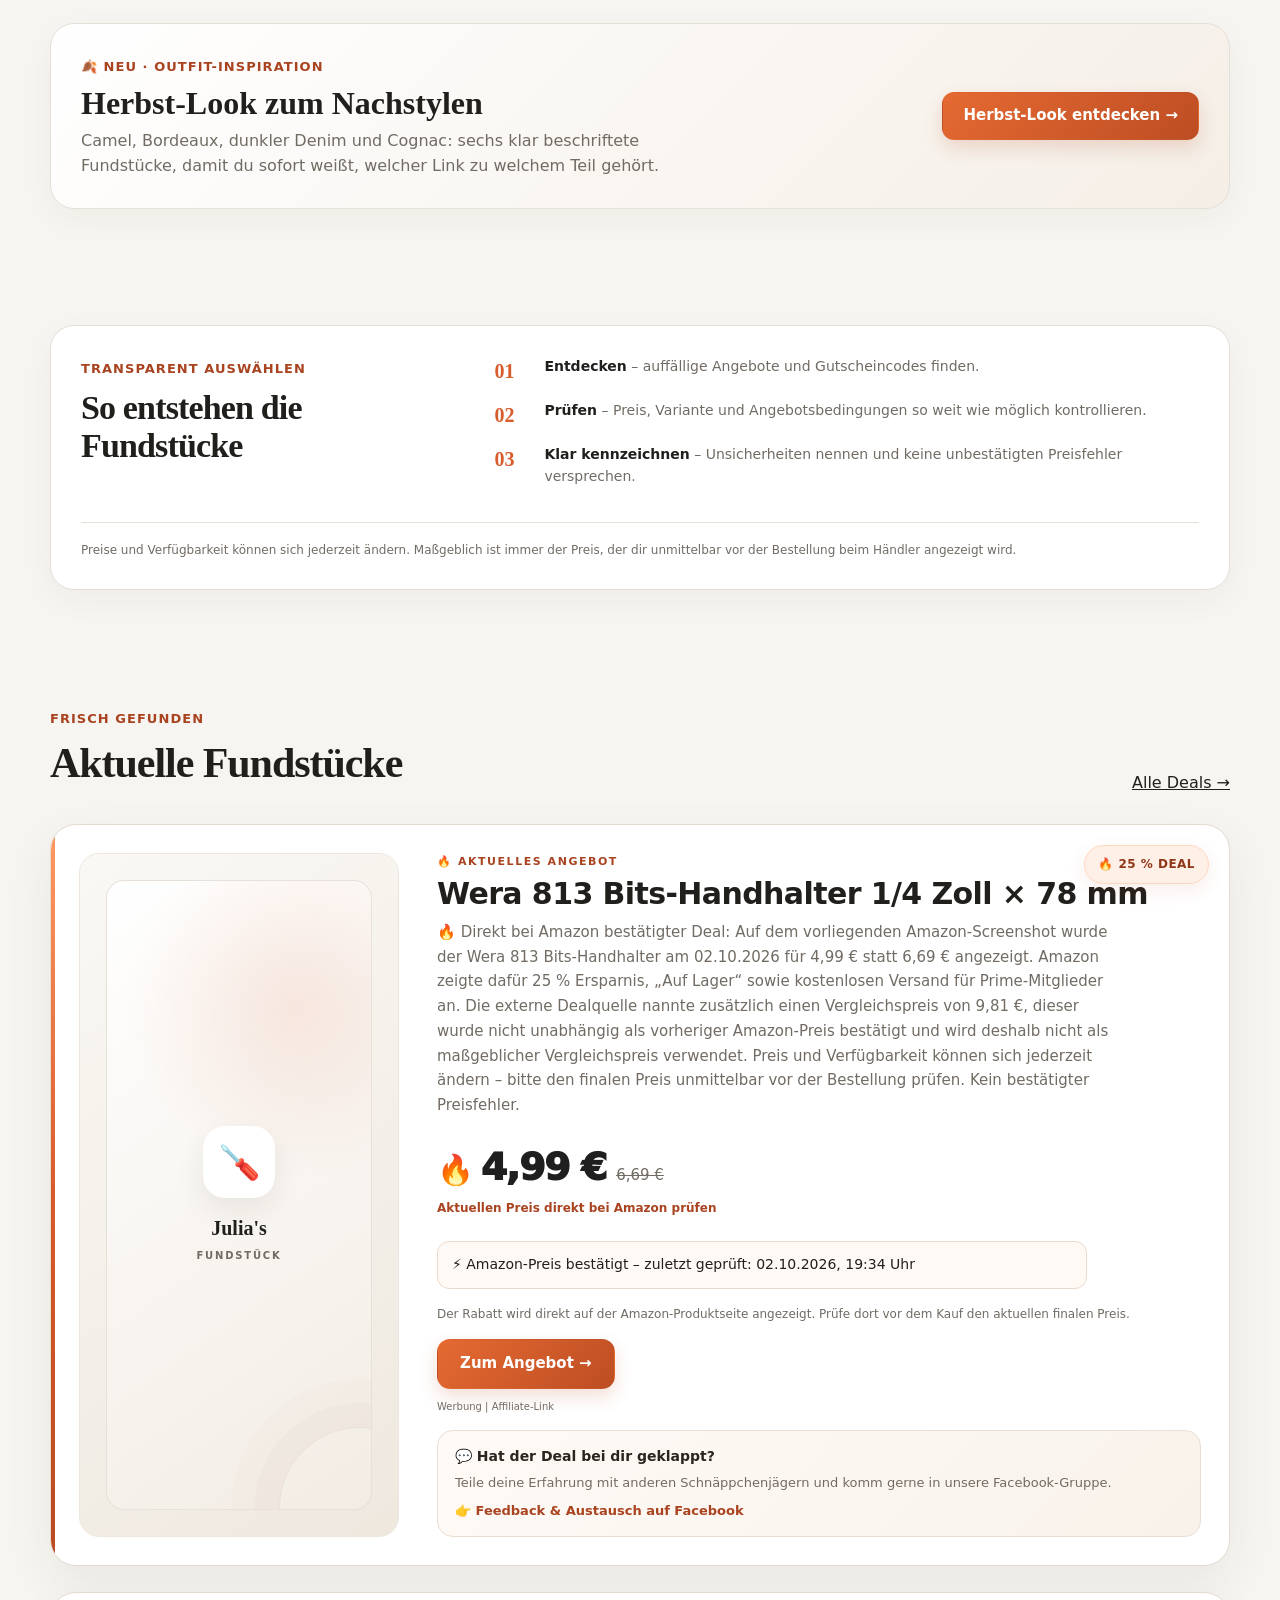
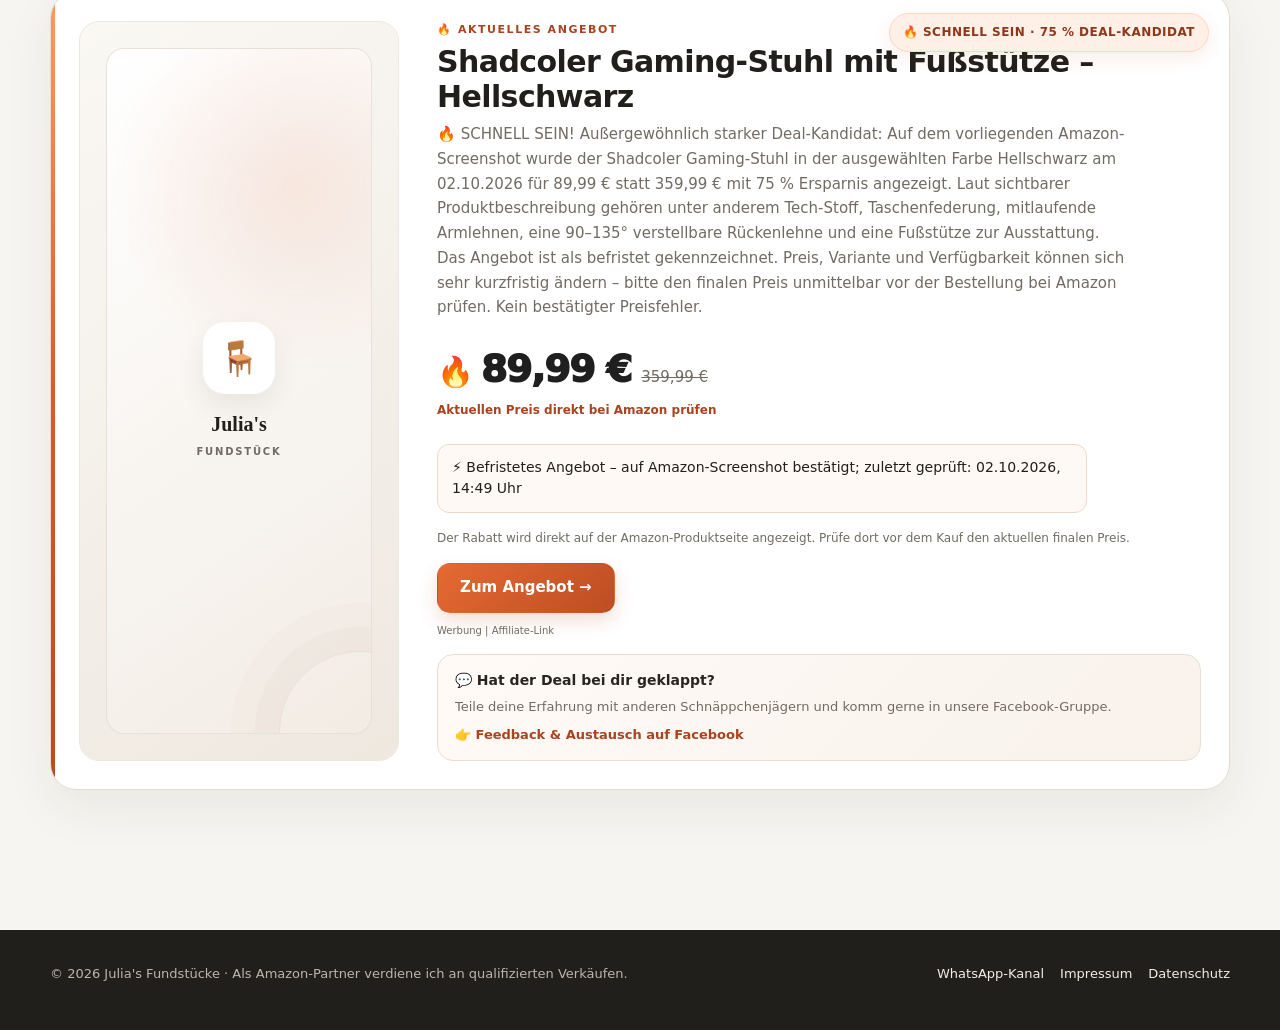
==== commit 8ecc9a3b: "Add WhatsApp channel link" ====
--- a/index.html
+++ b/index.html
@@ -48,6 +48,7 @@
         <div class="hero-actions">
           <a class="btn btn-primary" href="deals.html">Aktuelle Deals ansehen →</a>
           <a class="btn btn-secondary" href="bestseller.html">Empfehlungen entdecken</a>
+          <a class="btn btn-channel" href="https://whatsapp.com/channel/0029VbDqaVECXC3Hq6vQYK27" target="_blank" rel="noopener">📲 WhatsApp-Kanal folgen</a>
         </div>
       </div>
       <aside class="hero-card">
@@ -60,6 +61,19 @@
           <p>Bei kurzfristigen Angeboten siehst du direkt, wann ein Preis zuletzt geprüft wurde. Vor dem Kauf gilt immer der aktuelle Preis beim Händler.</p>
         </div>
       </aside>
+    </div>
+  </section>
+
+  <section class="section">
+    <div class="container">
+      <div class="channel-cta">
+        <div>
+          <div class="eyebrow">📲 Deals direkt aufs Handy</div>
+          <h2>Julia’s Fundstücke jetzt auf WhatsApp</h2>
+          <p>Ausgewählte Deals, Gutscheincodes, Cashback-Aktionen und besonders starke Fundstücke direkt im Kanal – ohne langes Suchen.</p>
+        </div>
+        <a class="btn btn-channel" href="https://whatsapp.com/channel/0029VbDqaVECXC3Hq6vQYK27" target="_blank" rel="noopener">Kanal kostenlos folgen →</a>
+      </div>
     </div>
   </section>
 
@@ -115,7 +129,7 @@
   </section>
 </main>
 
-<footer class="footer"><div class="container footer-inner"><div>© <span data-year></span> Julia's Fundstücke · Als Amazon-Partner verdiene ich an qualifizierten Verkäufen.</div><div class="footer-links"><a href="impressum.html">Impressum</a><a href="datenschutz.html">Datenschutz</a></div></div></footer>
+<footer class="footer"><div class="container footer-inner"><div>© <span data-year></span> Julia's Fundstücke · Als Amazon-Partner verdiene ich an qualifizierten Verkäufen.</div><div class="footer-links"><a href="https://whatsapp.com/channel/0029VbDqaVECXC3Hq6vQYK27" target="_blank" rel="noopener">WhatsApp-Kanal</a><a href="impressum.html">Impressum</a><a href="datenschutz.html">Datenschutz</a></div></div></footer>
 
 <div class="consent-banner" data-consent-banner hidden role="dialog" aria-label="Datenschutzeinstellungen" aria-live="polite">
   <div class="consent-inner">
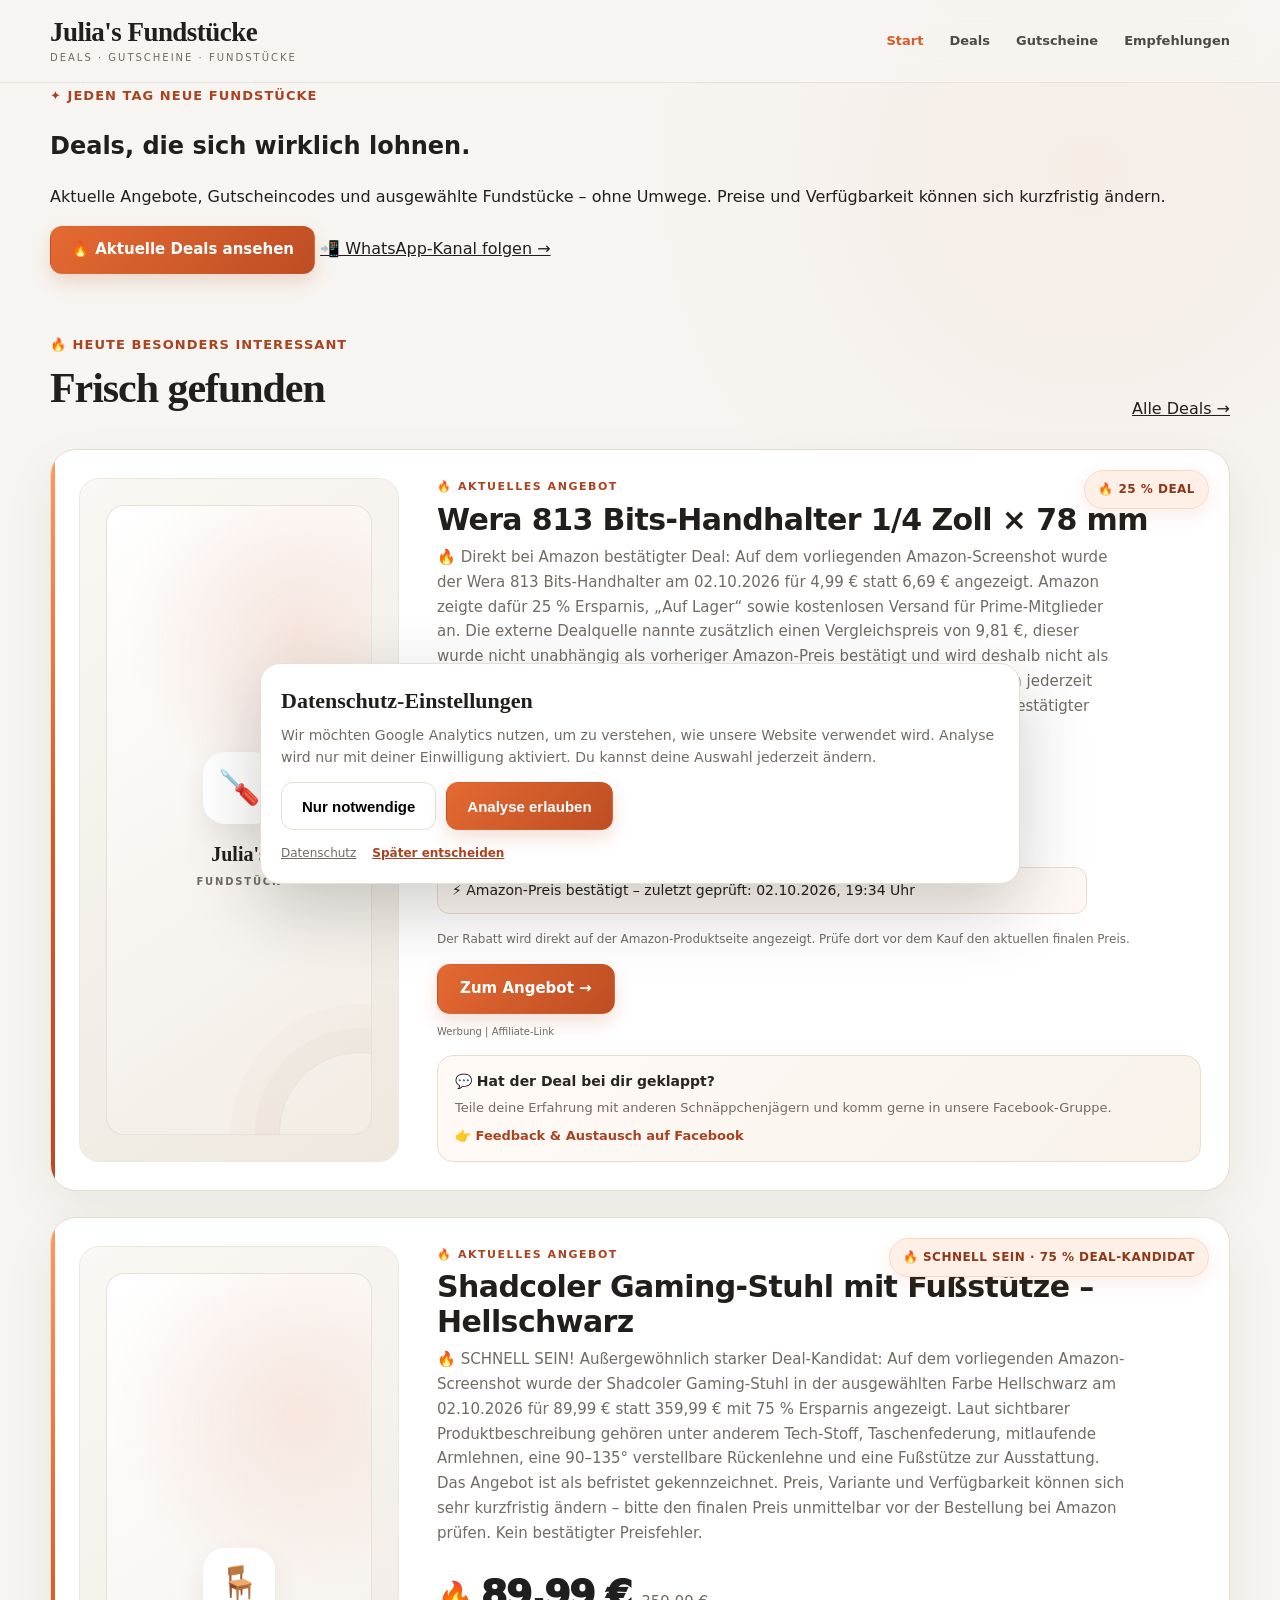
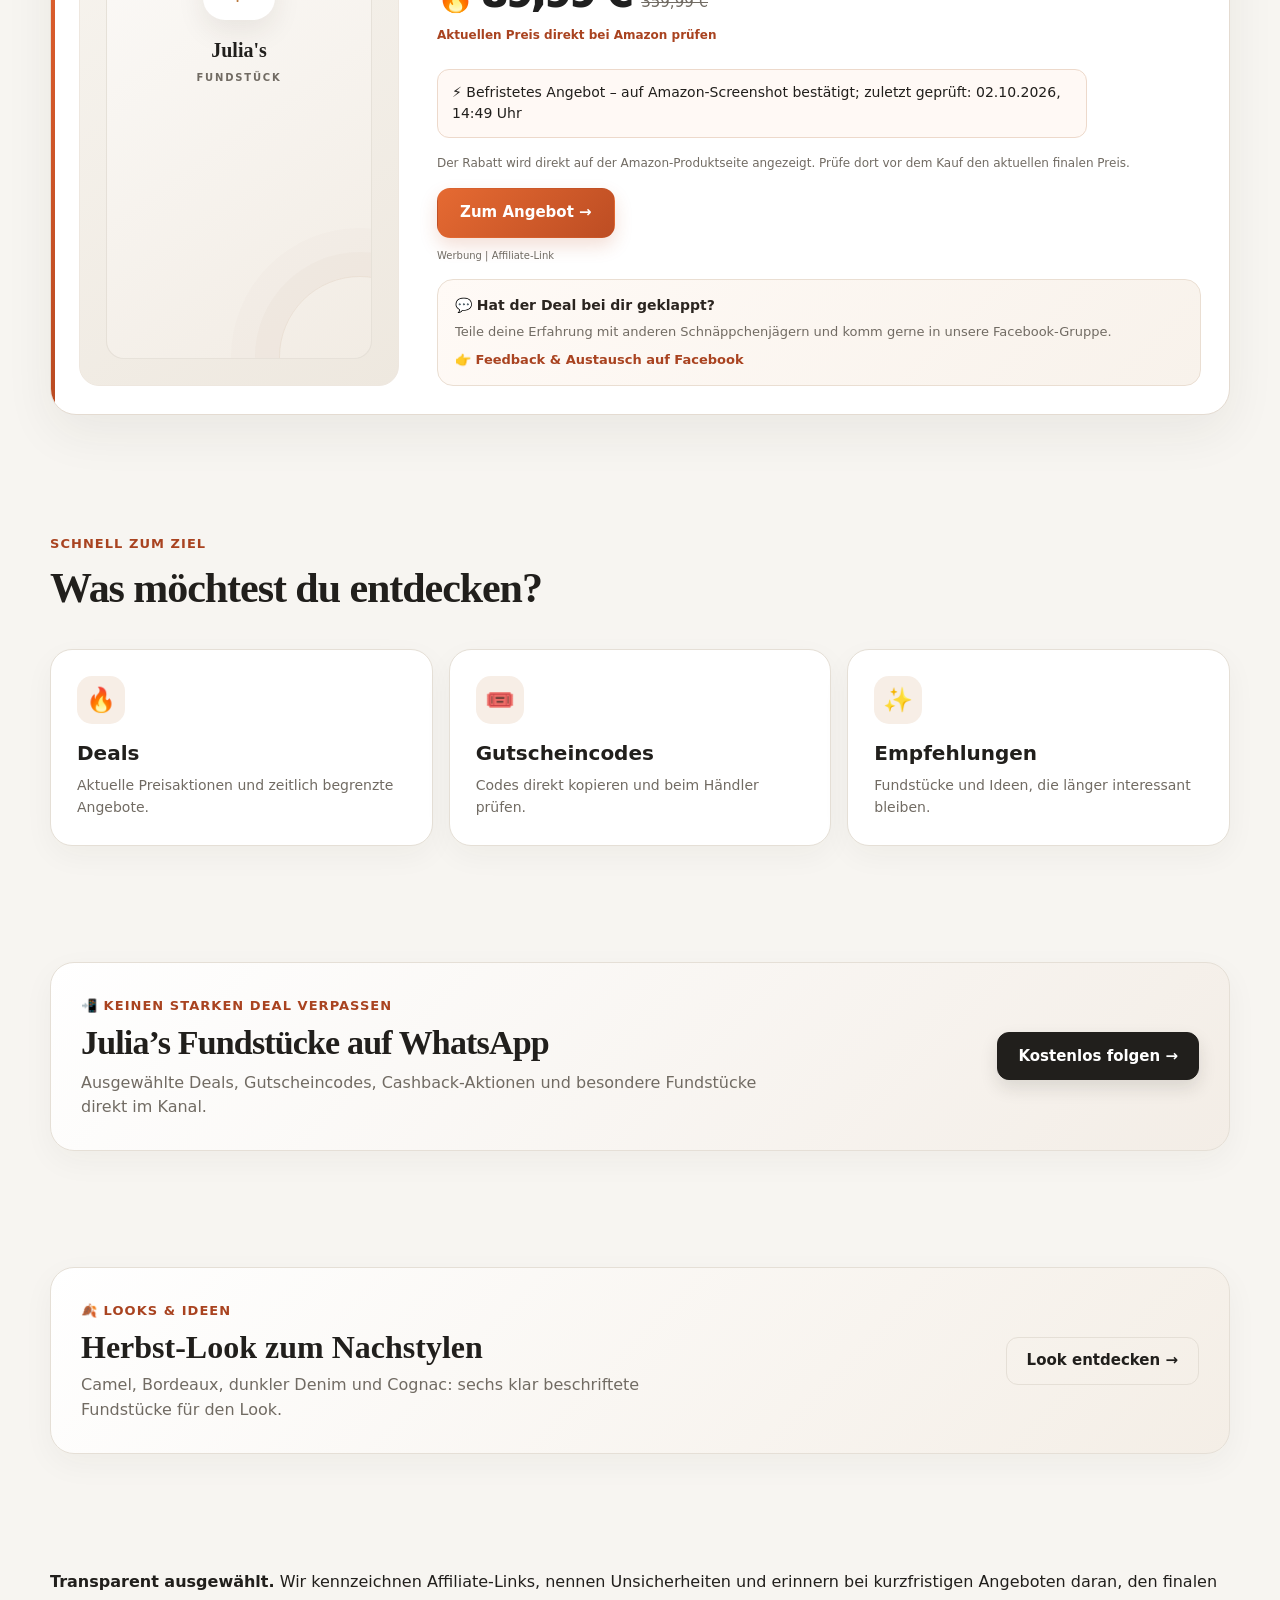
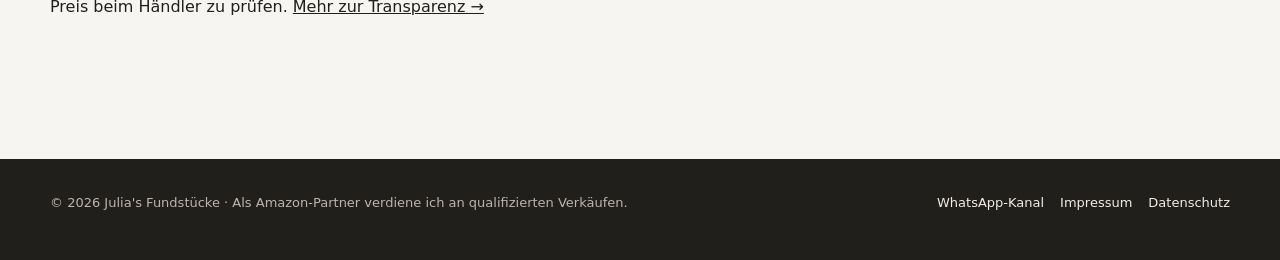
==== commit 5561eabb: "Simplify homepage and prioritize current deals" ====
--- a/index.html
+++ b/index.html
@@ -2,65 +2,68 @@
 <html lang="de">
 <head>
   <script src="analytics.js"></script>
-<meta property="og:type" content="website">
+  <meta property="og:type" content="website">
   <meta property="og:site_name" content="Julia's Fundstücke">
-  <meta property="og:title" content="Julia's Fundstücke – Deals, Empfehlungen & Gutscheincodes">
-  <meta property="og:description" content="Julia">
+  <meta property="og:title" content="Julia's Fundstücke – aktuelle Deals & Gutscheincodes">
+  <meta property="og:description" content="Ausgewählte Deals, Gutscheincodes und Fundstücke – klar, aktuell und schnell gefunden.">
   <meta property="og:image" content="https://julias-fundstuecke.de/julias-fundstuecke-vorschau.jpg">
   <meta property="og:image:width" content="1200">
   <meta property="og:image:height" content="630">
   <meta name="twitter:card" content="summary_large_image">
   <meta name="twitter:image" content="https://julias-fundstuecke.de/julias-fundstuecke-vorschau.jpg">
-
   <meta charset="utf-8">
   <meta name="viewport" content="width=device-width,initial-scale=1">
   <meta name="description" content="Julia's Fundstücke – aktuelle Deals, Gutscheincodes und ausgewählte Empfehlungen.">
-  <title>Julia's Fundstücke – Deals, Empfehlungen & Gutscheincodes</title>
+  <title>Julia's Fundstücke – aktuelle Deals & Gutscheincodes</title>
   <link rel="stylesheet" href="styles.css">
 </head>
 <body>
 <header class="site-header">
   <div class="container header-inner">
-    <a class="brand" href="index.html"><strong>Julia's Fundstücke</strong><span>Deals · Favoriten · Inspiration</span></a>
+    <a class="brand" href="index.html"><strong>Julia's Fundstücke</strong><span>Deals · Gutscheine · Fundstücke</span></a>
     <button class="nav-toggle" aria-label="Menü öffnen" aria-expanded="false" aria-controls="site-nav">☰</button>
     <nav class="nav" id="site-nav" aria-label="Hauptnavigation">
-      <a href="index.html">Startseite</a>
-      <a href="deals.html">Aktuelle Deals</a>
-      <a href="gutscheincodes.html">Gutscheincodes</a>
-      <a href="bestseller.html">Bestseller & Empfehlungen</a>
-      <span class="nav-divider" aria-hidden="true"></span>
-      <a href="impressum.html">Impressum</a>
-      <a href="datenschutz.html">Datenschutz</a>
+      <a href="index.html">Start</a>
+      <a href="deals.html">Deals</a>
+      <a href="gutscheincodes.html">Gutscheine</a>
+      <a href="bestseller.html">Empfehlungen</a>
     </nav>
   </div>
 </header>
 
 <main>
-  <section class="hero">
-    <div class="container hero-grid">
-      <div>
-        <div class="eyebrow">✦ Jeden Tag neue Fundstücke</div>
-        <h1>Schöne Dinge. Gute Preise. Schnell gefunden.</h1>
-        <p>Aktuelle Deals, Gutscheincodes und ausgewählte Fundstücke – übersichtlich aufbereitet und mit klaren Hinweisen zu Preis und Verfügbarkeit.</p>
-        <div class="trust-strip" aria-label="So arbeiten wir">
-          <span>✓ Deals mit Prüfhinweis</span><span>✓ Klare Rabattangaben</span><span>✓ Affiliate-Links gekennzeichnet</span>
-        </div>
-        <div class="hero-actions">
-          <a class="btn btn-primary" href="deals.html">Aktuelle Deals ansehen →</a>
-          <a class="btn btn-secondary" href="bestseller.html">Empfehlungen entdecken</a>
-          <a class="btn btn-channel" href="https://whatsapp.com/channel/0029VbDqaVECXC3Hq6vQYK27" target="_blank" rel="noopener">📲 WhatsApp-Kanal folgen</a>
-        </div>
+  <section class="home-hero">
+    <div class="container home-hero-inner">
+      <div class="eyebrow">✦ Jeden Tag neue Fundstücke</div>
+      <h1>Deals, die sich wirklich lohnen.</h1>
+      <p class="home-lede">Aktuelle Angebote, Gutscheincodes und ausgewählte Fundstücke – ohne Umwege. Preise und Verfügbarkeit können sich kurzfristig ändern.</p>
+      <div class="home-actions">
+        <a class="btn btn-primary" href="deals.html">🔥 Aktuelle Deals ansehen</a>
+        <a class="home-text-link" href="https://whatsapp.com/channel/0029VbDqaVECXC3Hq6vQYK27" target="_blank" rel="noopener">📲 WhatsApp-Kanal folgen →</a>
       </div>
-      <aside class="hero-card">
-        <div>
-          <div class="mini-label">Julia prüft für dich</div>
-          <div class="big-number">✓</div>
-        </div>
-        <div>
-          <h2>Fundstücke mit transparenten Angaben.</h2>
-          <p>Bei kurzfristigen Angeboten siehst du direkt, wann ein Preis zuletzt geprüft wurde. Vor dem Kauf gilt immer der aktuelle Preis beim Händler.</p>
-        </div>
-      </aside>
+    </div>
+  </section>
+
+  <section class="section home-hot">
+    <div class="container">
+      <div class="section-head">
+        <div><div class="eyebrow">🔥 Heute besonders interessant</div><h2>Frisch gefunden</h2></div>
+        <a href="deals.html">Alle Deals →</a>
+      </div>
+      <div class="deal-list" data-deals data-limit="3"></div>
+    </div>
+  </section>
+
+  <section class="section home-categories">
+    <div class="container">
+      <div class="section-head simple-head">
+        <div><div class="eyebrow">Schnell zum Ziel</div><h2>Was möchtest du entdecken?</h2></div>
+      </div>
+      <div class="category-grid">
+        <a class="category-card" href="deals.html"><div class="icon">🔥</div><h3>Deals</h3><p>Aktuelle Preisaktionen und zeitlich begrenzte Angebote.</p></a>
+        <a class="category-card" href="gutscheincodes.html"><div class="icon">🎟️</div><h3>Gutscheincodes</h3><p>Codes direkt kopieren und beim Händler prüfen.</p></a>
+        <a class="category-card" href="bestseller.html"><div class="icon">✨</div><h3>Empfehlungen</h3><p>Fundstücke und Ideen, die länger interessant bleiben.</p></a>
+      </div>
     </div>
   </section>
 
@@ -68,25 +71,11 @@
     <div class="container">
       <div class="channel-cta">
         <div>
-          <div class="eyebrow">📲 Deals direkt aufs Handy</div>
-          <h2>Julia’s Fundstücke jetzt auf WhatsApp</h2>
-          <p>Ausgewählte Deals, Gutscheincodes, Cashback-Aktionen und besonders starke Fundstücke direkt im Kanal – ohne langes Suchen.</p>
+          <div class="eyebrow">📲 Keinen starken Deal verpassen</div>
+          <h2>Julia’s Fundstücke auf WhatsApp</h2>
+          <p>Ausgewählte Deals, Gutscheincodes, Cashback-Aktionen und besondere Fundstücke direkt im Kanal.</p>
         </div>
-        <a class="btn btn-channel" href="https://whatsapp.com/channel/0029VbDqaVECXC3Hq6vQYK27" target="_blank" rel="noopener">Kanal kostenlos folgen →</a>
-      </div>
-    </div>
-  </section>
-
-  <section class="section">
-    <div class="container">
-      <div class="section-head">
-        <div><div class="eyebrow">Entdecken</div><h2>Was suchst du heute?</h2></div>
-        <p>Kurze Wege statt endloses Scrollen: aktuelle Angebote, kopierbare Codes und längerfristige Empfehlungen.</p>
-      </div>
-      <div class="category-grid">
-        <a class="category-card" href="deals.html"><div class="icon">🔥</div><h3>Aktuelle Deals</h3><p>Frische Preisaktionen und zeitlich begrenzte Angebote.</p></a>
-        <a class="category-card" href="gutscheincodes.html"><div class="icon">🎟️</div><h3>Gutscheincodes</h3><p>Codes direkt kopieren und beim Anbieter verwenden.</p></a>
-        <a class="category-card" href="bestseller.html"><div class="icon">✨</div><h3>Bestseller & Favoriten</h3><p>Produkte, die sich auch ohne kurzfristigen Deal lohnen können.</p></a>
+        <a class="btn btn-channel" href="https://whatsapp.com/channel/0029VbDqaVECXC3Hq6vQYK27" target="_blank" rel="noopener">Kostenlos folgen →</a>
       </div>
     </div>
   </section>
@@ -95,36 +84,22 @@
     <div class="container">
       <div class="home-inspiration">
         <div>
-          <div class="eyebrow">🍂 Neu · Outfit-Inspiration</div>
+          <div class="eyebrow">🍂 Looks & Ideen</div>
           <h2>Herbst-Look zum Nachstylen</h2>
-          <p>Camel, Bordeaux, dunkler Denim und Cognac: sechs klar beschriftete Fundstücke, damit du sofort weißt, welcher Link zu welchem Teil gehört.</p>
+          <p>Camel, Bordeaux, dunkler Denim und Cognac: sechs klar beschriftete Fundstücke für den Look.</p>
         </div>
-        <a class="btn btn-primary" href="herbst-outfit.html">Herbst-Look entdecken →</a>
+        <a class="btn btn-secondary" href="herbst-outfit.html">Look entdecken →</a>
       </div>
     </div>
   </section>
 
-  <section class="section trust-section">
+  <section class="section home-transparency">
     <div class="container">
-      <div class="trust-panel">
-        <div><div class="eyebrow">Transparent auswählen</div><h2>So entstehen die Fundstücke</h2></div>
-        <div class="trust-steps">
-          <div><strong>01</strong><span><b>Entdecken</b> – auffällige Angebote und Gutscheincodes finden.</span></div>
-          <div><strong>02</strong><span><b>Prüfen</b> – Preis, Variante und Angebotsbedingungen so weit wie möglich kontrollieren.</span></div>
-          <div><strong>03</strong><span><b>Klar kennzeichnen</b> – Unsicherheiten nennen und keine unbestätigten Preisfehler versprechen.</span></div>
-        </div>
-        <p class="trust-note">Preise und Verfügbarkeit können sich jederzeit ändern. Maßgeblich ist immer der Preis, der dir unmittelbar vor der Bestellung beim Händler angezeigt wird.</p>
+      <div class="compact-trust">
+        <strong>Transparent ausgewählt.</strong>
+        <span>Wir kennzeichnen Affiliate-Links, nennen Unsicherheiten und erinnern bei kurzfristigen Angeboten daran, den finalen Preis beim Händler zu prüfen.</span>
+        <a href="datenschutz.html">Mehr zur Transparenz →</a>
       </div>
-    </div>
-  </section>
-
-  <section class="section">
-    <div class="container">
-      <div class="section-head">
-        <div><div class="eyebrow">Frisch gefunden</div><h2>Aktuelle Fundstücke</h2></div>
-        <a href="deals.html">Alle Deals →</a>
-      </div>
-      <div class="deal-list" data-deals data-limit="2"></div>
     </div>
   </section>
 </main>
--- a/styles.css
+++ b/styles.css
@@ -345,3 +345,34 @@
 .home-inspiration p{color:var(--muted);margin:0;max-width:650px}
 @media(max-width:860px){.outfit-hero-grid{grid-template-columns:1fr;gap:26px}.outfit-grid{grid-template-columns:1fr}.home-inspiration{align-items:flex-start;flex-direction:column}}
 @media(max-width:520px){.outfit-hero{padding:48px 0 24px}.outfit-hero h1{font-size:42px}.outfit-card{grid-template-columns:1fr;padding:20px}.outfit-icon{width:52px;height:52px}.home-inspiration{padding:22px;border-radius:18px}.home-inspiration h2{font-size:28px}}
+
+
+/* WhatsApp channel CTA */
+.btn-channel{
+  background:#211f1c;
+  color:#fff;
+  border-color:#211f1c;
+  box-shadow:0 8px 18px rgba(33,31,28,.12);
+}
+.btn-channel:hover{transform:translateY(-1px);background:#34302b}
+.channel-cta{
+  background:linear-gradient(135deg,#fff,#f3ede6);
+  border:1px solid var(--line);
+  border-radius:24px;
+  padding:30px;
+  display:flex;
+  align-items:center;
+  justify-content:space-between;
+  gap:26px;
+  box-shadow:0 10px 32px rgba(41,35,28,.045);
+}
+.channel-cta h2{
+  font-family:Georgia,"Times New Roman",serif;
+  font-size:34px;
+  line-height:1.1;
+  margin:7px 0 9px;
+  letter-spacing:-.025em;
+}
+.channel-cta p{margin:0;color:var(--muted);max-width:680px}
+@media(max-width:860px){.channel-cta{align-items:flex-start;flex-direction:column}}
+@media(max-width:520px){.channel-cta{padding:22px;border-radius:18px}.channel-cta h2{font-size:29px}.channel-cta .btn{width:100%}}
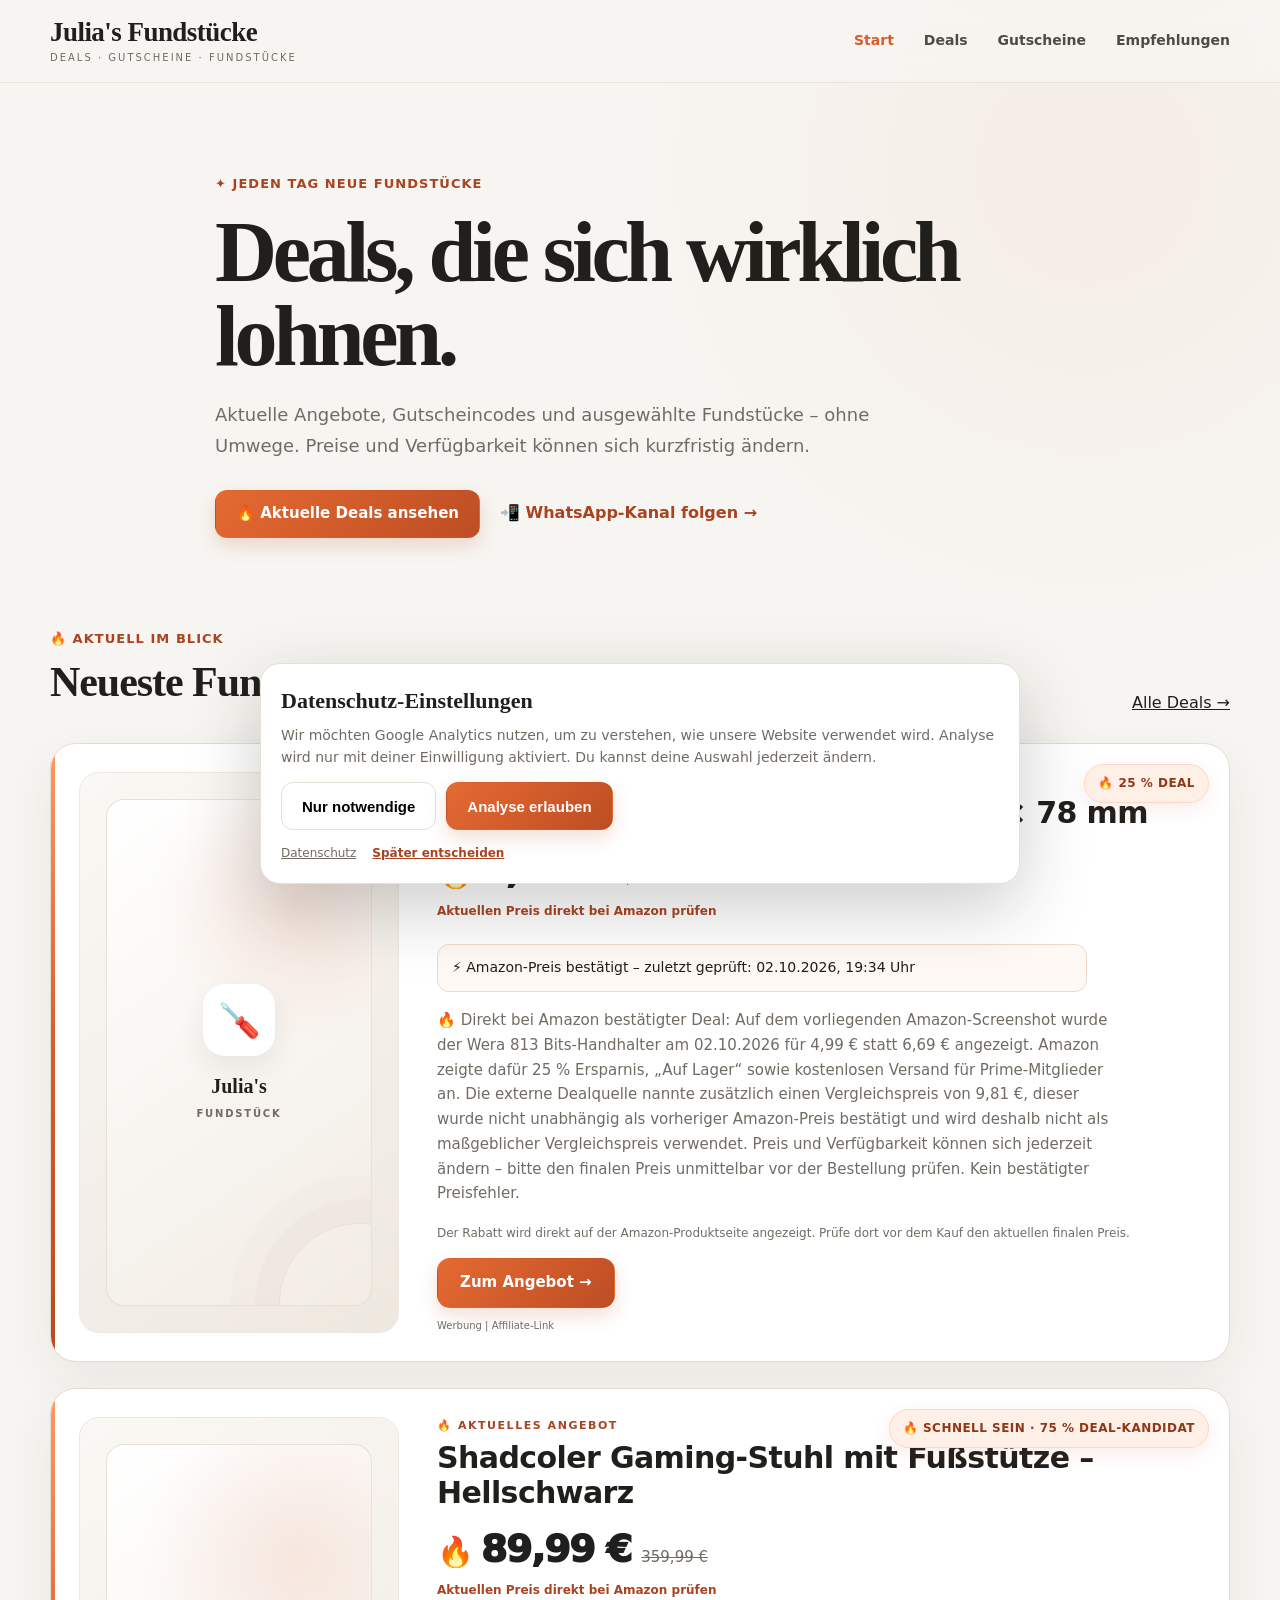
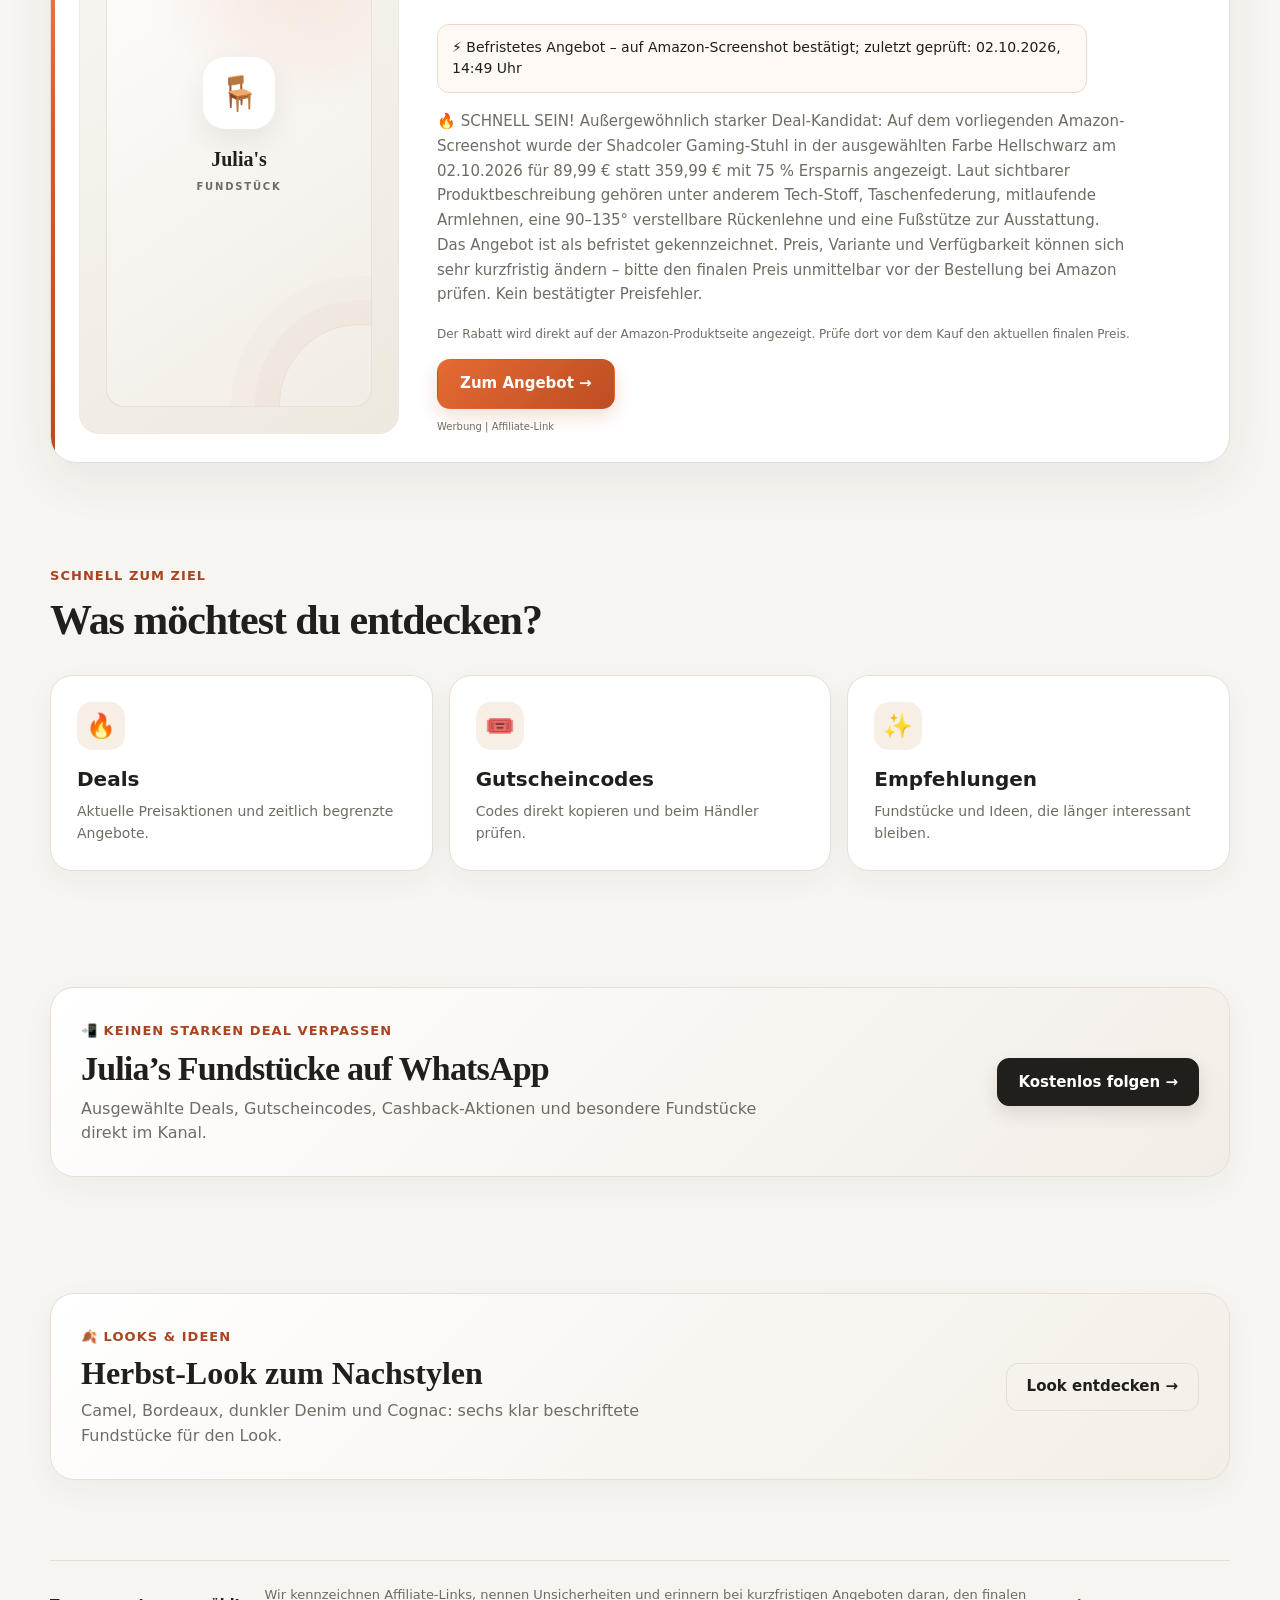
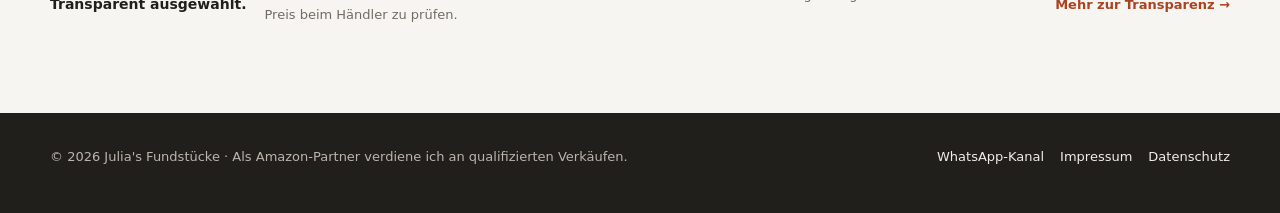
==== commit 7390f12b: "Align homepage with compact mobile-first design" ====
--- a/index.html
+++ b/index.html
@@ -17,7 +17,7 @@
   <title>Julia's Fundstücke – aktuelle Deals & Gutscheincodes</title>
   <link rel="stylesheet" href="styles.css">
 </head>
-<body>
+<body class="home-page">
 <header class="site-header">
   <div class="container header-inner">
     <a class="brand" href="index.html"><strong>Julia's Fundstücke</strong><span>Deals · Gutscheine · Fundstücke</span></a>
@@ -47,7 +47,7 @@
   <section class="section home-hot">
     <div class="container">
       <div class="section-head">
-        <div><div class="eyebrow">🔥 Heute besonders interessant</div><h2>Frisch gefunden</h2></div>
+        <div><div class="eyebrow">🔥 Aktuell im Blick</div><h2>Neueste Fundstücke</h2></div>
         <a href="deals.html">Alle Deals →</a>
       </div>
       <div class="deal-list" data-deals data-limit="3"></div>
--- a/styles.css
+++ b/styles.css
@@ -376,3 +376,248 @@
 .channel-cta p{margin:0;color:var(--muted);max-width:680px}
 @media(max-width:860px){.channel-cta{align-items:flex-start;flex-direction:column}}
 @media(max-width:520px){.channel-cta{padding:22px;border-radius:18px}.channel-cta h2{font-size:29px}.channel-cta .btn{width:100%}}
+
+
+/* Clear homepage hierarchy */
+.home-hero{padding:88px 0 54px}
+.home-hero-inner{max-width:850px}
+.home-hero h1{
+  font-family:Georgia,"Times New Roman",serif;
+  font-size:clamp(50px,8vw,86px);
+  line-height:.98;
+  letter-spacing:-.05em;
+  margin:14px 0 22px;
+}
+.home-lede{font-size:18px;line-height:1.7;color:var(--muted);max-width:720px;margin:0 0 28px}
+.home-actions{display:flex;align-items:center;gap:20px;flex-wrap:wrap}
+.home-text-link{font-weight:850;text-decoration:none;color:var(--accent-dark)}
+.home-text-link:hover{text-decoration:underline}
+.home-hot{padding-top:34px}
+.simple-head{margin-bottom:22px}
+.home-categories{padding-top:42px}
+.compact-trust{
+  border-top:1px solid var(--line);
+  padding-top:24px;
+  display:grid;
+  grid-template-columns:auto 1fr auto;
+  gap:18px;
+  align-items:center;
+  color:var(--muted);
+  font-size:13px;
+}
+.compact-trust strong{color:var(--text);font-size:14px}
+.compact-trust a{font-weight:800;color:var(--accent-dark);text-decoration:none;white-space:nowrap}
+.compact-trust a:hover{text-decoration:underline}
+.home-transparency{padding-top:22px;padding-bottom:6px}
+@media(max-width:860px){
+  .home-hero{padding:58px 0 34px}
+  .compact-trust{grid-template-columns:1fr;gap:8px}
+}
+@media(max-width:520px){
+  .home-hero{padding:46px 0 28px}
+  .home-hero h1{font-size:49px}
+  .home-lede{font-size:16px}
+  .home-actions{align-items:stretch;flex-direction:column}
+  .home-actions .btn{width:100%}
+  .home-text-link{text-align:center;padding:8px 0}
+  .home-hot{padding-top:24px}
+}
+
+/* Simpler primary navigation */
+.nav{gap:30px}
+.nav a{font-size:14px;font-weight:750}
+
+
+/* Recommendations page refresh */
+.recommend-hero{padding:64px 0 30px}
+.recommend-hero-inner{max-width:760px}
+.recommend-hero h1{
+  font-family:Georgia,"Times New Roman",serif;
+  font-size:clamp(44px,6.5vw,70px);
+  line-height:1;
+  letter-spacing:-.045em;
+  margin:12px 0 16px;
+}
+.recommend-hero p{margin:0;color:var(--muted);font-size:17px;line-height:1.65;max-width:670px}
+.recommend-topics{padding-top:28px}
+.recommend-grid{display:grid;grid-template-columns:repeat(2,1fr);gap:16px}
+.recommend-card{
+  display:grid;grid-template-columns:56px 1fr auto;gap:16px;align-items:center;
+  padding:22px;background:#fff;border:1px solid var(--line);border-radius:20px;
+  text-decoration:none;box-shadow:0 10px 28px rgba(48,38,29,.045);transition:.2s ease;
+}
+.recommend-card:hover{transform:translateY(-2px);box-shadow:var(--shadow)}
+.recommend-icon{width:52px;height:52px;border-radius:16px;background:#f7eee6;display:grid;place-items:center;font-size:25px}
+.recommend-card h3{margin:0 0 4px;font-size:19px}
+.recommend-card p{margin:0;color:var(--muted);font-size:13px;line-height:1.5}
+.recommend-arrow{font-size:24px;color:var(--accent-dark);font-weight:800}
+.recommend-feature{box-shadow:none}
+.recommend-deals{padding-top:34px}
+.recommend-note-section{padding-top:18px;padding-bottom:0}
+@media(max-width:700px){
+  .recommend-hero{padding:44px 0 22px}
+  .recommend-hero h1{font-size:46px}
+  .recommend-grid{grid-template-columns:1fr}
+  .recommend-card{grid-template-columns:50px 1fr auto;padding:18px}
+  .recommend-icon{width:46px;height:46px;font-size:22px}
+}
+
+
+/* Compact mobile-first deals feed */
+.deals-page .page-hero{padding:54px 0 22px}
+.deals-page .page-hero h1{font-size:clamp(42px,6vw,60px)}
+.deals-page .page-hero p{max-width:650px}
+.deals-page .trust-strip{margin:18px 0 0}
+.deals-section{padding-top:20px}
+.deals-feed{gap:16px}
+.deals-page .deal-card{
+  grid-template-columns:210px 1fr;
+  gap:24px;
+  padding:20px;
+  border-radius:20px;
+  box-shadow:0 10px 30px rgba(48,38,29,.055);
+}
+.deals-page .deal-media{min-height:190px;padding:18px;border-radius:16px}
+.deals-page .placeholder-premium{min-height:170px!important}
+.deals-page .placeholder-mark{width:58px;height:58px;font-size:28px;margin-bottom:10px}
+.deals-page .deal-card h3{font-size:24px;margin:5px 0 8px;padding-right:120px}
+.deals-page .deal-badge{top:16px;right:16px;font-size:10px;padding:7px 10px;max-width:180px;text-align:center}
+.deals-page .price-now{font-size:34px}
+.deals-page .price-old{font-size:13px}
+.deals-page .coupon{margin:10px 0 12px;padding:10px 12px;font-size:13px}
+.deals-page .price-check{margin-bottom:8px}
+.deals-page .deal-actions{margin-top:12px}
+.deals-page .deal-actions .btn{min-height:46px;padding-inline:18px}
+.deal-details{margin:4px 0 2px;border-top:1px solid var(--line);padding-top:10px}
+.deal-details summary{cursor:pointer;color:var(--accent-dark);font-weight:850;font-size:13px;list-style:none}
+.deal-details summary::-webkit-details-marker{display:none}
+.deal-details summary:after{content:" +";font-weight:900}
+.deal-details[open] summary:after{content:" −"}
+.deal-details .deal-desc{font-size:13px;line-height:1.55;margin:10px 0 8px}
+.deal-details .deal-hint{margin:0 0 4px}
+.deal-community{
+  margin-top:28px;
+  background:linear-gradient(135deg,#fff,#f3ede6);
+  border:1px solid var(--line);
+  border-radius:20px;
+  padding:24px;
+  display:flex;
+  align-items:center;
+  justify-content:space-between;
+  gap:24px;
+}
+.deal-community h2{font-family:Georgia,"Times New Roman",serif;font-size:28px;line-height:1.1;margin:6px 0 8px}
+.deal-community p{margin:0;color:var(--muted);font-size:14px;max-width:650px}
+.deal-community-actions{display:flex;gap:10px;flex-wrap:wrap;flex-shrink:0}
+@media(max-width:860px){
+  .deals-page .page-hero{padding:42px 0 18px}
+  .deals-page .deal-card{grid-template-columns:150px 1fr;gap:18px;padding:16px}
+  .deals-page .deal-media{min-height:150px;padding:12px}
+  .deals-page .placeholder-premium{min-height:140px!important}
+  .deal-community{align-items:flex-start;flex-direction:column}
+}
+@media(max-width:620px){
+  .deals-page .page-hero h1{font-size:44px}
+  .deals-page .trust-strip span{width:auto;flex:1 1 100%}
+  .deals-page .deal-card{grid-template-columns:108px 1fr;gap:13px;padding:13px}
+  .deals-page .deal-card:before{width:3px}
+  .deals-page .deal-media{min-height:108px;height:108px;padding:8px;align-self:start}
+  .deals-page .placeholder-premium{min-height:92px!important;height:92px!important;border-radius:13px!important}
+  .deals-page .placeholder-mark{width:42px;height:42px;border-radius:13px;font-size:21px;margin-bottom:5px}
+  .deals-page .placeholder-brand{font-size:14px}
+  .deals-page .placeholder-label{font-size:7px}
+  .deals-page .deal-kicker{font-size:9px}
+  .deals-page .deal-card h3{font-size:18px;line-height:1.18;padding-right:0;margin:3px 0 7px}
+  .deals-page .deal-badge{position:static;grid-column:1/-1;justify-self:start;margin:-2px 0 0 2px;max-width:100%;font-size:9px}
+  .deals-page .price-now{font-size:26px}
+  .deals-page .price-now::before{font-size:.7em;margin-right:5px}
+  .deals-page .price-old{font-size:11px}
+  .deals-page .price-check{font-size:10px;margin-bottom:7px}
+  .deals-page .coupon{grid-column:1/-1;font-size:11px;margin:8px 0;padding:8px 9px}
+  .deals-page .deal-actions .btn{width:100%;min-height:43px;font-size:14px}
+  .deals-page .affiliate-note{font-size:9px}
+  .deal-details{grid-column:1/-1}
+  .deal-details summary{font-size:12px}
+  .deal-community{padding:19px;border-radius:17px}
+  .deal-community h2{font-size:25px}
+  .deal-community-actions{width:100%}
+  .deal-community-actions .btn{width:100%}
+}
+
+
+/* Compact voucher code page */
+.codes-page .page-hero{padding:54px 0 22px}
+.codes-page .page-hero h1{font-size:clamp(42px,6vw,60px)}
+.codes-page .page-hero p{max-width:650px}
+.codes-page .trust-strip{margin:18px 0 0}
+.codes-section{padding-top:20px}
+.codes-feed{gap:16px}
+.codes-page .deal-card{
+  grid-template-columns:210px 1fr;
+  gap:24px;
+  padding:20px;
+  border-radius:20px;
+  box-shadow:0 10px 30px rgba(48,38,29,.055);
+}
+.codes-page .deal-media{min-height:190px;padding:18px;border-radius:16px}
+.codes-page .placeholder-premium{min-height:170px!important}
+.codes-page .placeholder-mark{width:58px;height:58px;font-size:28px;margin-bottom:10px}
+.codes-page .deal-card h3{font-size:24px;margin:5px 0 8px;padding-right:120px}
+.codes-page .deal-badge{top:16px;right:16px;font-size:10px;padding:7px 10px;max-width:180px;text-align:center}
+.codes-page .price-now{font-size:34px}
+.codes-page .price-old{font-size:13px}
+.codes-page .price-check{margin-bottom:8px}
+.codes-page .coupon{
+  margin:10px 0 12px;
+  padding:12px 13px;
+  font-size:13px;
+  background:#fff7f1;
+  border:1px solid #efc5ad;
+  max-width:680px;
+}
+.codes-page .code{
+  font-size:15px;
+  padding:6px 9px;
+  border:1px solid #e3c9b7;
+  background:#fff;
+}
+.codes-page .copy-btn{
+  background:var(--accent);
+  color:#fff;
+  border-radius:9px;
+  padding:7px 10px;
+  text-decoration:none;
+}
+.codes-page .copy-btn:hover{filter:brightness(.95)}
+.codes-page .deal-actions{margin-top:12px}
+.codes-page .deal-actions .btn{min-height:46px;padding-inline:18px}
+.code-community{margin-top:28px}
+@media(max-width:860px){
+  .codes-page .page-hero{padding:42px 0 18px}
+  .codes-page .deal-card{grid-template-columns:150px 1fr;gap:18px;padding:16px}
+  .codes-page .deal-media{min-height:150px;padding:12px}
+  .codes-page .placeholder-premium{min-height:140px!important}
+}
+@media(max-width:620px){
+  .codes-page .page-hero h1{font-size:44px}
+  .codes-page .trust-strip span{width:auto;flex:1 1 100%}
+  .codes-page .deal-card{grid-template-columns:108px 1fr;gap:13px;padding:13px}
+  .codes-page .deal-card:before{width:3px}
+  .codes-page .deal-media{min-height:108px;height:108px;padding:8px;align-self:start}
+  .codes-page .placeholder-premium{min-height:92px!important;height:92px!important;border-radius:13px!important}
+  .codes-page .placeholder-mark{width:42px;height:42px;border-radius:13px;font-size:21px;margin-bottom:5px}
+  .codes-page .placeholder-brand{font-size:14px}
+  .codes-page .placeholder-label{font-size:7px}
+  .codes-page .deal-kicker{font-size:9px}
+  .codes-page .deal-card h3{font-size:18px;line-height:1.18;padding-right:0;margin:3px 0 7px}
+  .codes-page .deal-badge{position:static;grid-column:1/-1;justify-self:start;margin:-2px 0 0 2px;max-width:100%;font-size:9px}
+  .codes-page .price-now{font-size:26px}
+  .codes-page .price-now::before{font-size:.7em;margin-right:5px}
+  .codes-page .price-old{font-size:11px}
+  .codes-page .price-check{font-size:10px;margin-bottom:7px}
+  .codes-page .coupon{grid-column:1/-1;margin:8px 0;padding:10px;gap:8px}
+  .codes-page .code{font-size:14px}
+  .codes-page .copy-btn{padding:7px 9px;font-size:11px}
+  .codes-page .deal-actions .btn{width:100%;min-height:43px;font-size:14px}
+  .codes-page .affiliate-note{font-size:9px}
+}
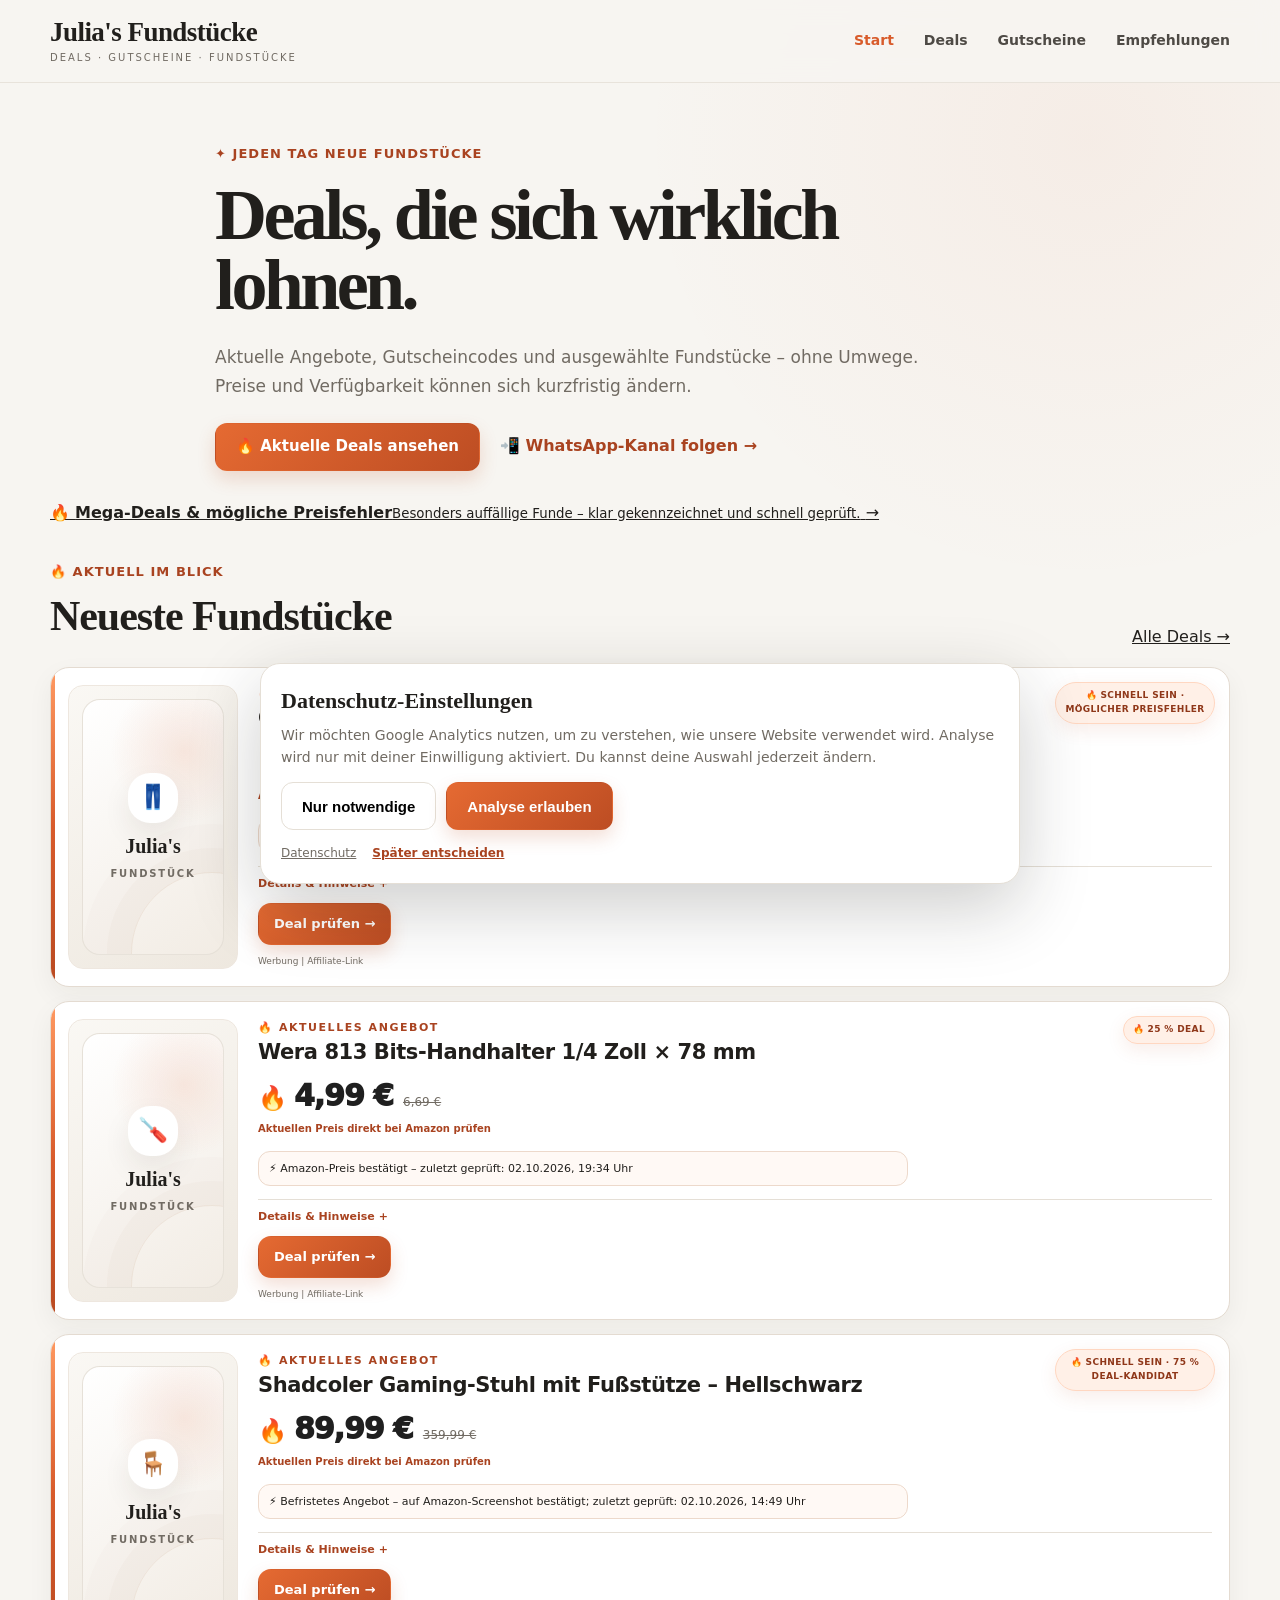
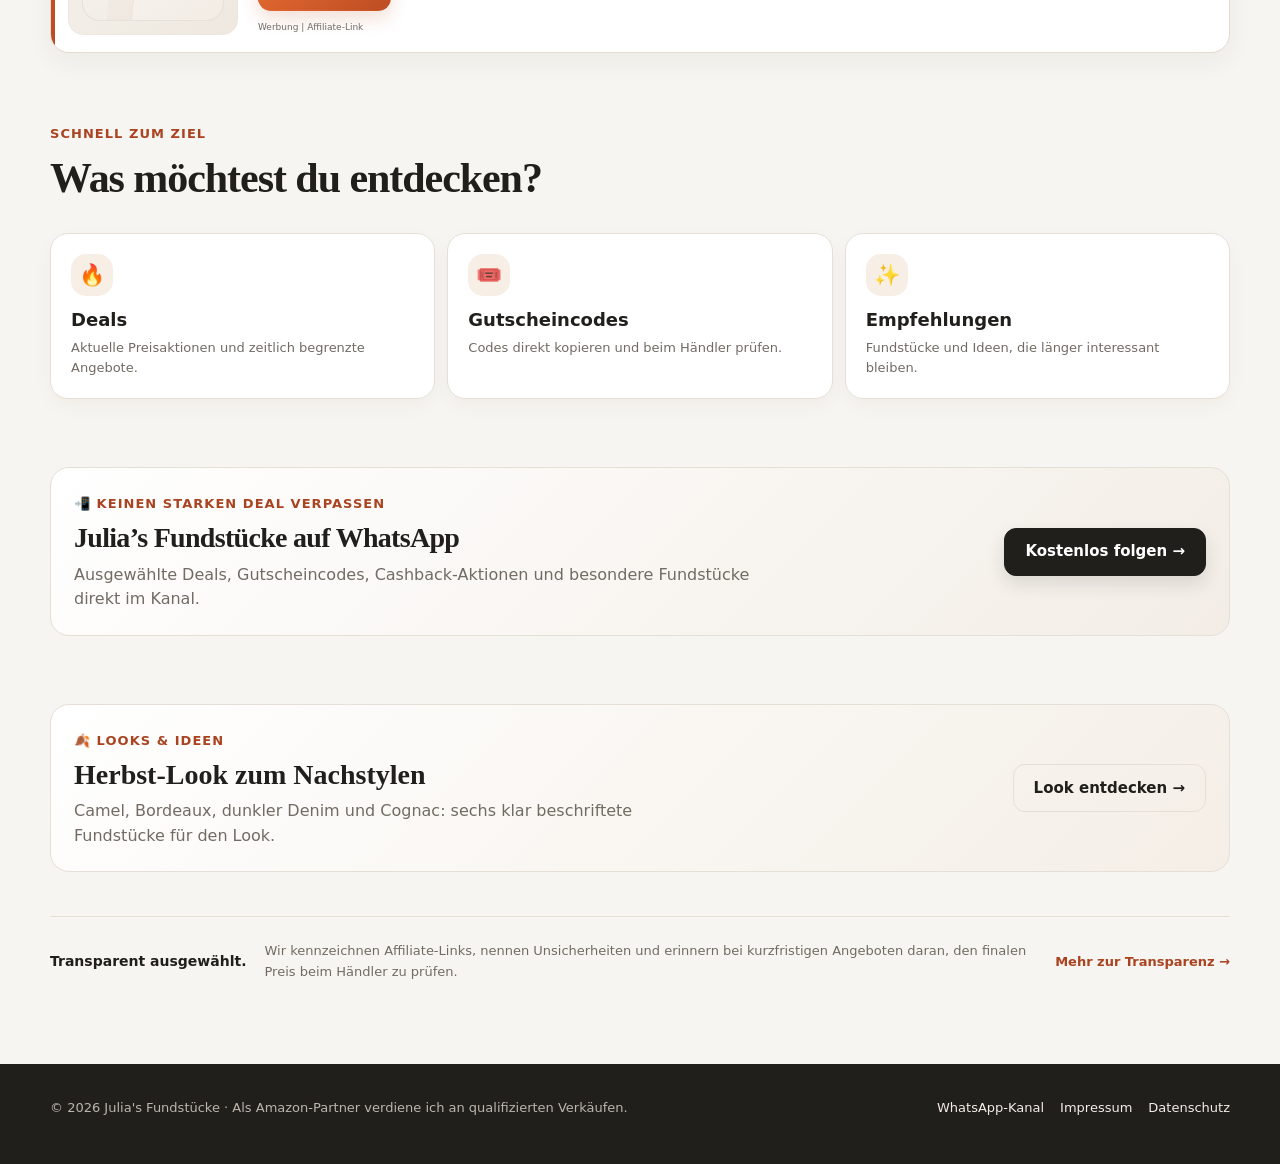
==== commit 6ecad82a: "Add subtle Mega Deals teaser to homepage" ====
--- a/index.html
+++ b/index.html
@@ -41,6 +41,16 @@
         <a class="btn btn-primary" href="deals.html">🔥 Aktuelle Deals ansehen</a>
         <a class="home-text-link" href="https://whatsapp.com/channel/0029VbDqaVECXC3Hq6vQYK27" target="_blank" rel="noopener">📲 WhatsApp-Kanal folgen →</a>
       </div>
+    </div>
+  </section>
+
+  <section class="home-mega-teaser" aria-label="Mega-Deals">
+    <div class="container">
+      <a class="home-mega-link" href="mega-deals.html">
+        <span class="home-mega-icon">🔥</span>
+        <span class="home-mega-copy"><strong>Mega-Deals & mögliche Preisfehler</strong><small>Besonders auffällige Funde – klar gekennzeichnet und schnell geprüft.</small></span>
+        <span class="home-mega-arrow" aria-hidden="true">→</span>
+      </a>
     </div>
   </section>
 
--- a/styles.css
+++ b/styles.css
@@ -621,3 +621,167 @@
   .codes-page .deal-actions .btn{width:100%;min-height:43px;font-size:14px}
   .codes-page .affiliate-note{font-size:9px}
 }
+
+
+/* Homepage aligned with compact deal feed */
+.home-page .home-hero{padding:58px 0 30px}
+.home-page .home-hero h1{font-size:clamp(46px,7vw,72px);max-width:760px}
+.home-page .home-lede{font-size:17px;margin-bottom:22px}
+.home-page .home-hot{padding:24px 0 34px}
+.home-page .home-hot .section-head{margin-bottom:18px}
+.home-page .home-hot .deal-list{gap:14px}
+.home-page .home-hot .deal-card{
+  grid-template-columns:170px 1fr;
+  gap:20px;
+  padding:17px;
+  border-radius:19px;
+  box-shadow:0 9px 26px rgba(48,38,29,.05);
+}
+.home-page .home-hot .deal-media{min-height:155px;padding:13px;border-radius:15px}
+.home-page .home-hot .placeholder-premium{min-height:140px!important}
+.home-page .home-hot .placeholder-mark{width:50px;height:50px;font-size:24px;margin-bottom:8px}
+.home-page .home-hot .deal-card h3{font-size:21px;margin:4px 0 7px;padding-right:100px}
+.home-page .home-hot .deal-badge{top:14px;right:14px;font-size:9px;padding:6px 9px;max-width:160px;text-align:center}
+.home-page .home-hot .price-now{font-size:30px}
+.home-page .home-hot .price-old{font-size:12px}
+.home-page .home-hot .price-check{font-size:10px;margin-bottom:6px}
+.home-page .home-hot .coupon{margin:8px 0 10px;padding:8px 10px;font-size:11px}
+.home-page .home-hot .deal-details{margin-top:3px;padding-top:8px}
+.home-page .home-hot .deal-details summary{font-size:11px}
+.home-page .home-hot .deal-actions{margin-top:9px}
+.home-page .home-hot .deal-actions .btn{min-height:42px;padding-inline:15px;font-size:13px}
+.home-page .home-hot .affiliate-note{font-size:9px}
+.home-page .home-categories{padding:34px 0}
+.home-page .category-grid{gap:12px}
+.home-page .category-card{padding:20px;border-radius:18px;box-shadow:0 7px 20px rgba(48,38,29,.035)}
+.home-page .category-card .icon{width:42px;height:42px;font-size:21px}
+.home-page .category-card h3{font-size:18px;margin:10px 0 4px}
+.home-page .category-card p{font-size:13px}
+.home-page .channel-cta,.home-page .home-inspiration{padding:23px;border-radius:19px;box-shadow:none}
+.home-page .channel-cta h2,.home-page .home-inspiration h2{font-size:28px}
+.home-page .section{padding-top:34px;padding-bottom:34px}
+.home-page .home-transparency{padding-top:10px;padding-bottom:0}
+@media(max-width:700px){
+  .home-page .home-hero{padding:38px 0 24px}
+  .home-page .home-hero h1{font-size:44px}
+  .home-page .home-hot{padding-top:18px}
+  .home-page .home-hot .deal-card{grid-template-columns:105px 1fr;gap:12px;padding:12px}
+  .home-page .home-hot .deal-media{min-height:105px;height:105px;padding:7px;align-self:start}
+  .home-page .home-hot .placeholder-premium{min-height:90px!important;height:90px!important;border-radius:12px!important}
+  .home-page .home-hot .placeholder-mark{width:40px;height:40px;border-radius:12px;font-size:20px;margin-bottom:4px}
+  .home-page .home-hot .placeholder-brand{font-size:13px}
+  .home-page .home-hot .placeholder-label{font-size:7px}
+  .home-page .home-hot .deal-kicker{font-size:8px}
+  .home-page .home-hot .deal-card h3{font-size:17px;line-height:1.18;padding-right:0;margin:2px 0 6px}
+  .home-page .home-hot .deal-badge{position:static;grid-column:1/-1;justify-self:start;margin:-1px 0 0 2px;font-size:8px;max-width:100%}
+  .home-page .home-hot .price-now{font-size:24px}
+  .home-page .home-hot .price-old{font-size:10px}
+  .home-page .home-hot .coupon{grid-column:1/-1;margin:7px 0;padding:7px 8px;font-size:10px}
+  .home-page .home-hot .deal-details{grid-column:1/-1}
+  .home-page .home-hot .deal-actions .btn{width:100%;min-height:41px}
+  .home-page .section{padding-top:27px;padding-bottom:27px}
+  .home-page .channel-cta,.home-page .home-inspiration{padding:19px}
+}
+
+
+/* Evergreen household helpers */
+.helper-hero{padding:64px 0 28px}
+.helper-hero-inner{max-width:820px}
+.helper-hero h1{
+  font-family:Georgia,"Times New Roman",serif;
+  font-size:clamp(44px,6.5vw,70px);
+  line-height:1;
+  letter-spacing:-.045em;
+  margin:12px 0 18px;
+}
+.helper-hero p{margin:0;color:var(--muted);font-size:17px;line-height:1.7;max-width:760px}
+.helper-section{padding-top:24px}
+.helper-grid{display:grid;grid-template-columns:repeat(2,1fr);gap:16px}
+.helper-card{
+  position:relative;
+  background:#fff;
+  border:1px solid var(--line);
+  border-radius:21px;
+  padding:24px;
+  box-shadow:0 9px 28px rgba(48,38,29,.045);
+}
+.helper-icon{
+  width:52px;height:52px;border-radius:16px;
+  display:grid;place-items:center;
+  background:#f7eee6;font-size:25px;
+  margin-bottom:16px;
+}
+.helper-number{
+  position:absolute;right:20px;top:18px;
+  font-family:Georgia,"Times New Roman",serif;
+  font-size:24px;color:#d7c8bb;font-weight:700;
+}
+.helper-card h2{font-size:22px;line-height:1.2;margin:0 0 8px}
+.helper-card p{color:var(--muted);font-size:14px;line-height:1.6;margin:0 0 18px}
+.helper-card .btn{min-height:44px;padding-inline:16px}
+.helper-note{
+  margin-top:20px;padding:16px 18px;border-radius:15px;
+  background:var(--surface-soft);border:1px solid var(--line);
+  display:flex;gap:8px;align-items:flex-start;
+  color:var(--muted);font-size:12px;
+}
+.helper-note strong{color:var(--text);white-space:nowrap}
+.helper-more{padding-top:24px}
+@media(max-width:700px){
+  .helper-hero{padding:44px 0 22px}
+  .helper-hero h1{font-size:43px}
+  .helper-hero p{font-size:15px}
+  .helper-grid{grid-template-columns:1fr;gap:12px}
+  .helper-card{padding:20px;border-radius:18px}
+  .helper-card h2{font-size:20px}
+  .helper-card .btn{width:100%}
+  .helper-note{flex-direction:column}
+}
+
+
+/* Mega deals page */
+.mega-entry-link{
+  display:inline-flex;
+  margin-top:16px;
+  color:var(--accent-dark);
+  font-weight:900;
+  font-size:14px;
+  text-decoration:none;
+}
+.mega-entry-link:hover{text-decoration:underline}
+.mega-hero{padding-bottom:28px}
+.mega-hero h1{max-width:850px}
+.mega-hero p{max-width:800px;line-height:1.7}
+.mega-notice{
+  margin-top:20px;
+  max-width:850px;
+  display:flex;
+  gap:8px;
+  align-items:flex-start;
+  background:#fff7f1;
+  border:1px solid #ecd8ca;
+  border-radius:14px;
+  padding:13px 15px;
+  color:var(--muted);
+  font-size:12px;
+}
+.mega-notice strong{color:var(--text);white-space:nowrap}
+.mega-section{padding-top:26px}
+.mega-section-head{margin-bottom:18px;max-width:820px}
+.mega-section-head h2{
+  font-family:Georgia,"Times New Roman",serif;
+  font-size:36px;
+  line-height:1.1;
+  letter-spacing:-.025em;
+  margin:7px 0 8px;
+}
+.mega-section-head p{margin:0;color:var(--muted);font-size:14px}
+.mega-strong{padding-top:40px}
+.mega-bottom{padding-top:30px}
+@media(max-width:620px){
+  .mega-entry-link{font-size:13px}
+  .mega-notice{flex-direction:column}
+  .mega-section-head h2{font-size:29px}
+  .mega-section{padding-top:20px}
+  .mega-strong{padding-top:32px}
+}
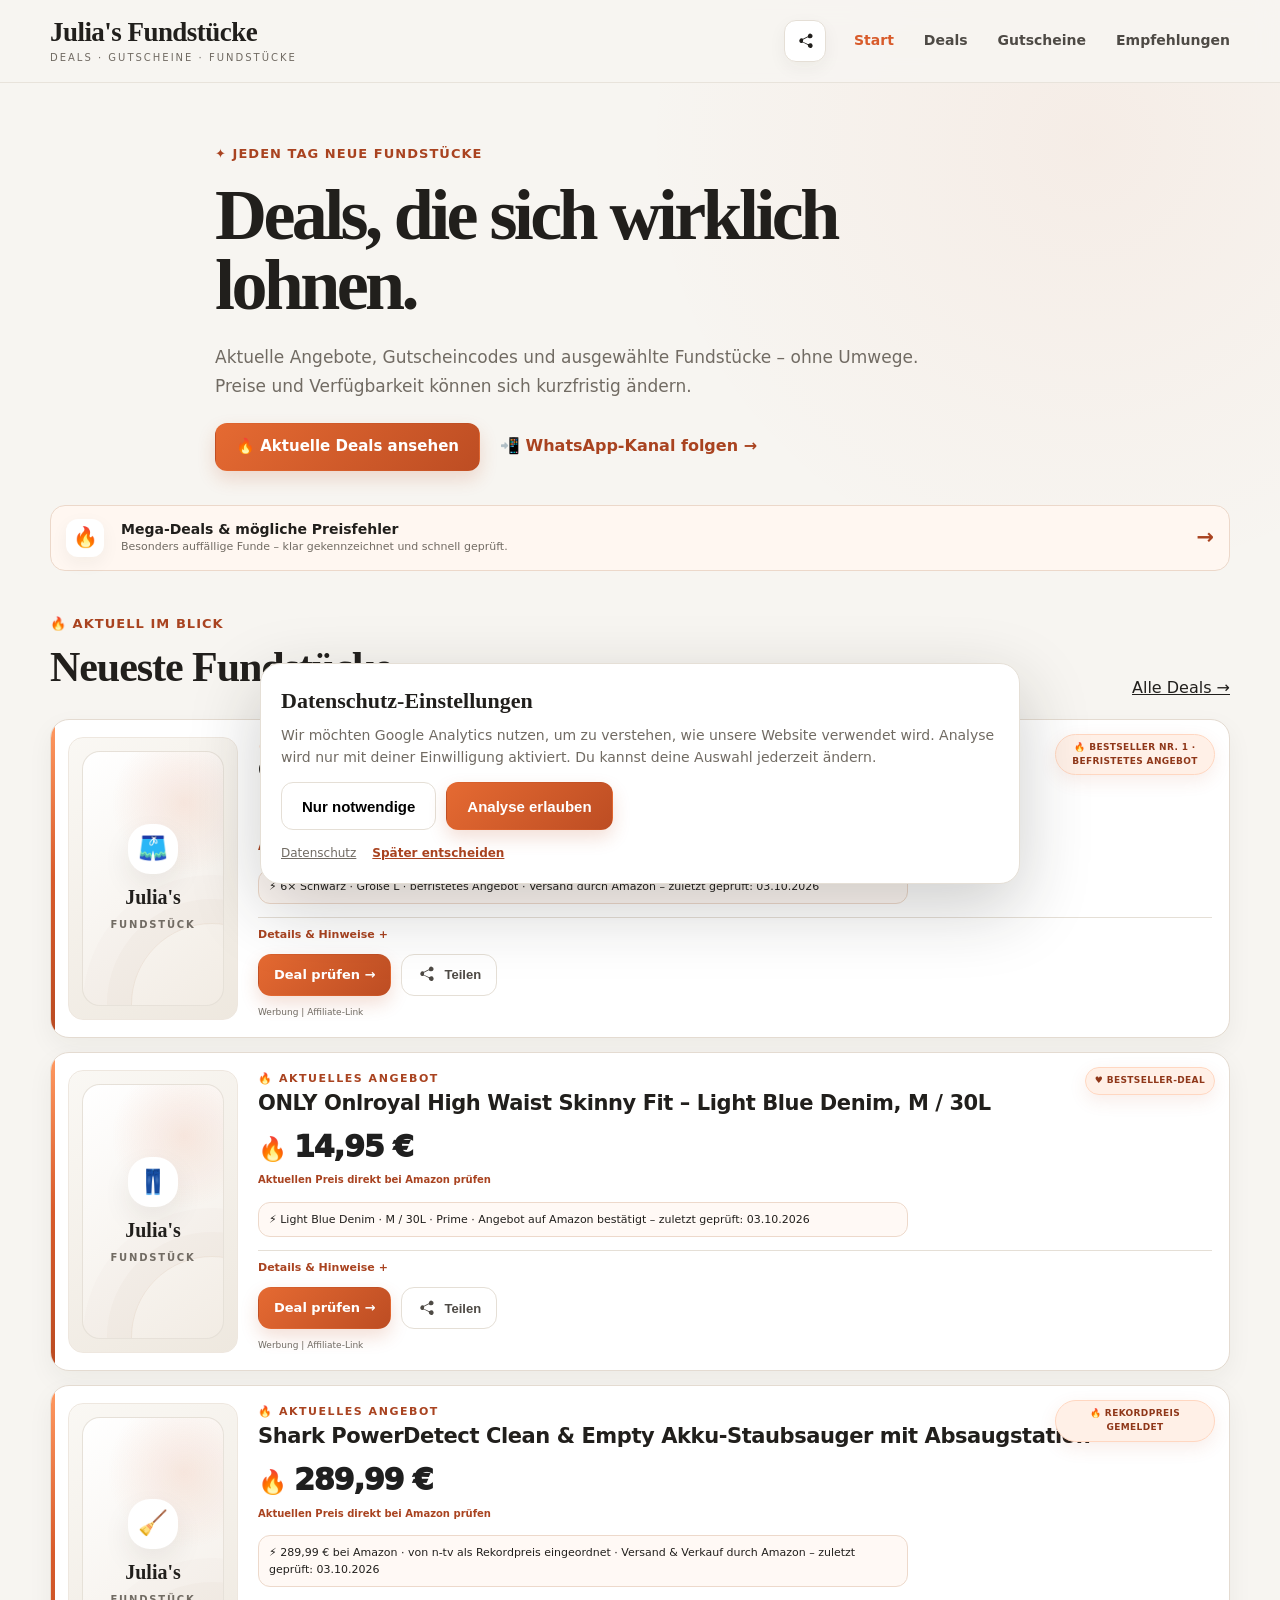
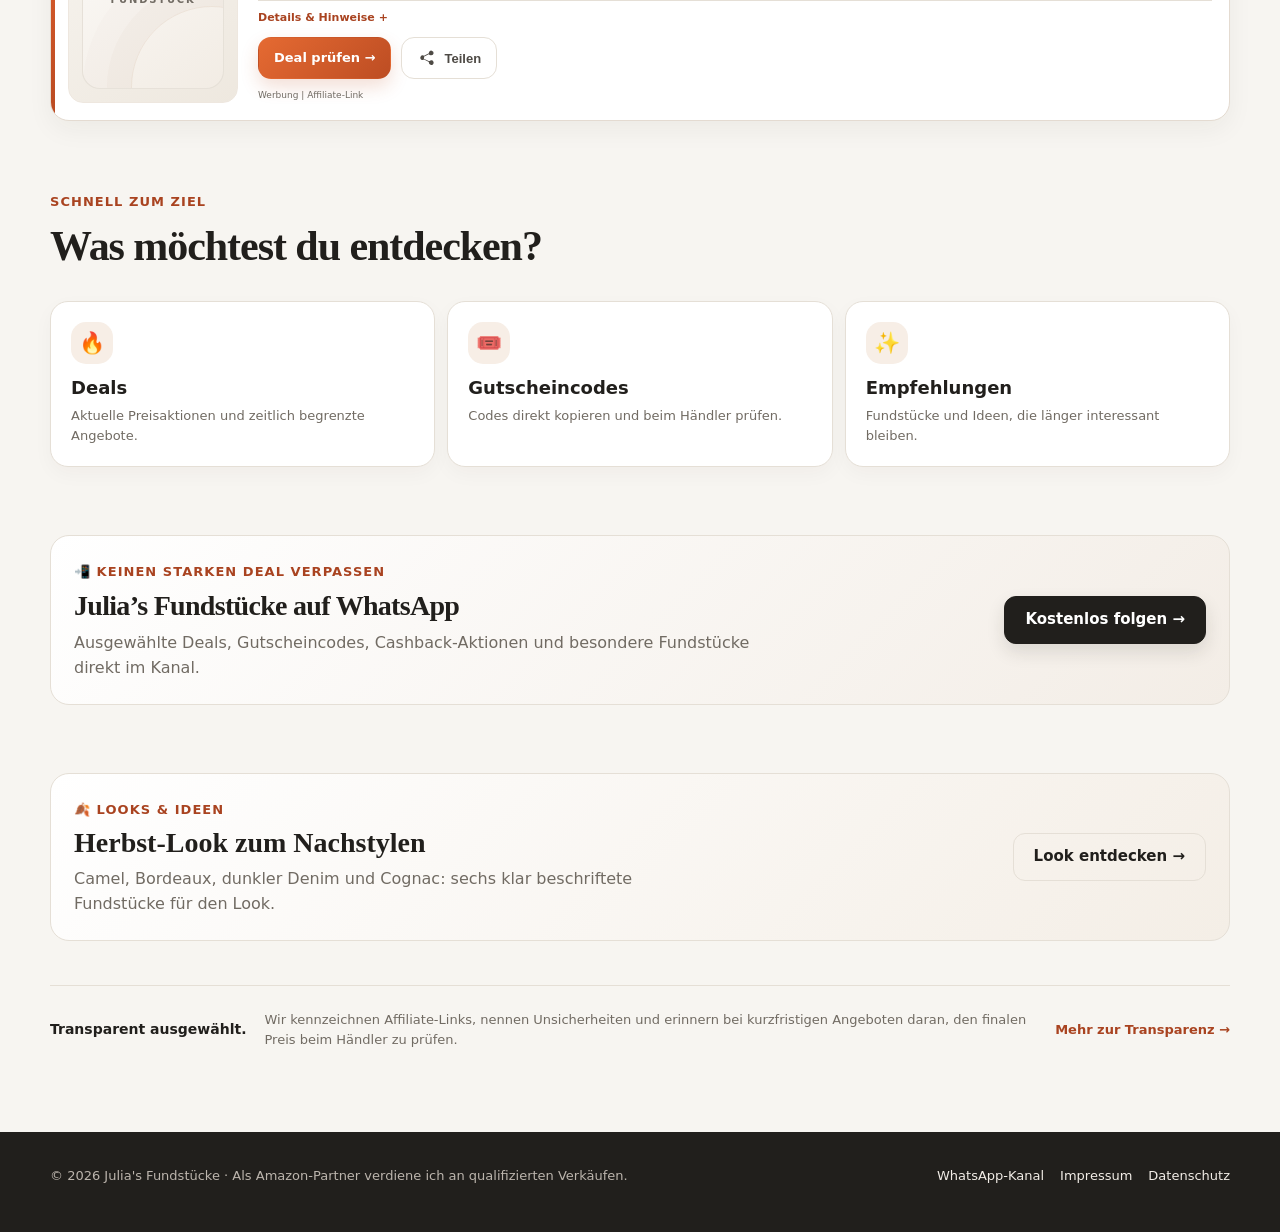
==== commit 330c0939: "Teilen-Button fest einbauen und Assets aktualisieren (index.html)" ====
--- a/index.html
+++ b/index.html
@@ -15,12 +15,12 @@
   <meta name="viewport" content="width=device-width,initial-scale=1">
   <meta name="description" content="Julia's Fundstücke – aktuelle Deals, Gutscheincodes und ausgewählte Empfehlungen.">
   <title>Julia's Fundstücke – aktuelle Deals & Gutscheincodes</title>
-  <link rel="stylesheet" href="styles.css">
+  <link rel="stylesheet" href="styles.css?v=20261003-1258">
 </head>
 <body class="home-page">
 <header class="site-header">
   <div class="container header-inner">
-    <a class="brand" href="index.html"><strong>Julia's Fundstücke</strong><span>Deals · Gutscheine · Fundstücke</span></a>
+    <a class="brand" href="index.html"><strong>Julia's Fundstücke</strong><span>Deals · Gutscheine · Fundstücke</span></a><button class="site-share-button" type="button" data-site-share aria-label="Diese Seite teilen" title="Diese Seite teilen"><svg viewBox="0 0 24 24" aria-hidden="true"><path d="M18 8a3 3 0 1 0-2.83-4A3 3 0 0 0 15 5c0 .18.02.35.05.52L8.91 8.59A3 3 0 0 0 7 8a3 3 0 1 0 1.91 5.41l6.14 3.07A3 3 0 0 0 15 17c0 .18.02.35.05.52A3 3 0 1 0 16 15c-.44 0-.86.1-1.23.27L8.63 12.2A3.1 3.1 0 0 0 9 11c0-.42-.08-.82-.23-1.19l6.13-3.07c.52.78 1.41 1.26 2.4 1.26H18Z"/></svg></button>
     <button class="nav-toggle" aria-label="Menü öffnen" aria-expanded="false" aria-controls="site-nav">☰</button>
     <nav class="nav" id="site-nav" aria-label="Hauptnavigation">
       <a href="index.html">Start</a>
@@ -123,6 +123,6 @@
     <div class="consent-links"><a href="datenschutz.html">Datenschutz</a><button type="button" class="consent-link-button" data-consent-close>Später entscheiden</button></div>
   </div>
 </div>
-<script src="script.js"></script>
+<script src="script.js?v=20261003-1258"></script>
 </body>
 </html>
--- a/styles.css
+++ b/styles.css
@@ -785,3 +785,102 @@
   .mega-section{padding-top:20px}
   .mega-strong{padding-top:32px}
 }
+
+
+/* Compact homepage mega teaser */
+.home-mega-teaser{padding:4px 0 6px}
+.home-mega-link{
+  display:grid;
+  grid-template-columns:42px 1fr auto;
+  gap:13px;
+  align-items:center;
+  padding:13px 15px;
+  background:#fff7f1;
+  border:1px solid #ecd8ca;
+  border-radius:15px;
+  text-decoration:none;
+  transition:.2s ease;
+}
+.home-mega-link:hover{transform:translateY(-1px);border-color:#ddbca8}
+.home-mega-icon{
+  width:38px;height:38px;border-radius:12px;
+  display:grid;place-items:center;
+  background:#fff;font-size:20px;
+  box-shadow:0 6px 18px rgba(48,38,29,.05);
+}
+.home-mega-copy{display:flex;flex-direction:column;gap:2px;min-width:0}
+.home-mega-copy strong{font-size:14px;line-height:1.2}
+.home-mega-copy small{font-size:11px;color:var(--muted);line-height:1.35}
+.home-mega-arrow{font-size:21px;color:var(--accent-dark);font-weight:900}
+@media(max-width:520px){
+  .home-mega-teaser{padding-top:0}
+  .home-mega-link{grid-template-columns:38px 1fr auto;padding:11px 12px;gap:10px;border-radius:13px}
+  .home-mega-icon{width:34px;height:34px;font-size:18px}
+  .home-mega-copy strong{font-size:13px}
+  .home-mega-copy small{font-size:10px}
+}
+
+
+/* Sitewide share controls */
+.site-share-button{
+  flex:0 0 auto;
+  width:42px;
+  height:42px;
+  margin-left:auto;
+  display:grid;
+  place-items:center;
+  border:1px solid var(--line);
+  border-radius:12px;
+  background:#fff;
+  color:var(--text);
+  cursor:pointer;
+  box-shadow:0 6px 18px rgba(41,35,28,.05);
+  transition:.2s ease;
+}
+.site-share-button:hover{
+  transform:translateY(-1px);
+  border-color:#d8c7b9;
+  color:var(--accent-dark);
+}
+.site-share-button svg,
+.btn-share-deal svg{
+  width:19px;
+  height:19px;
+  fill:currentColor;
+  display:block;
+}
+.site-share-button.share-success{
+  width:auto;
+  min-width:42px;
+  padding:0 12px;
+  color:var(--accent-dark);
+  font-size:12px;
+  font-weight:850;
+}
+.btn-share-deal{
+  background:#fff;
+  border-color:var(--line);
+  color:#4e4a45;
+  cursor:pointer;
+}
+.btn-share-deal:hover{
+  background:var(--surface-soft);
+  border-color:#d8c7b9;
+}
+.btn-share-deal.share-success{
+  color:var(--accent-dark);
+}
+@media(max-width:860px){
+  .site-share-button{margin-left:auto}
+}
+@media(max-width:620px){
+  .site-share-button{
+    width:40px;
+    height:40px;
+    border-radius:11px;
+  }
+  .site-share-button svg{width:18px;height:18px}
+  .deal-actions .btn-share-deal{
+    width:100%;
+  }
+}
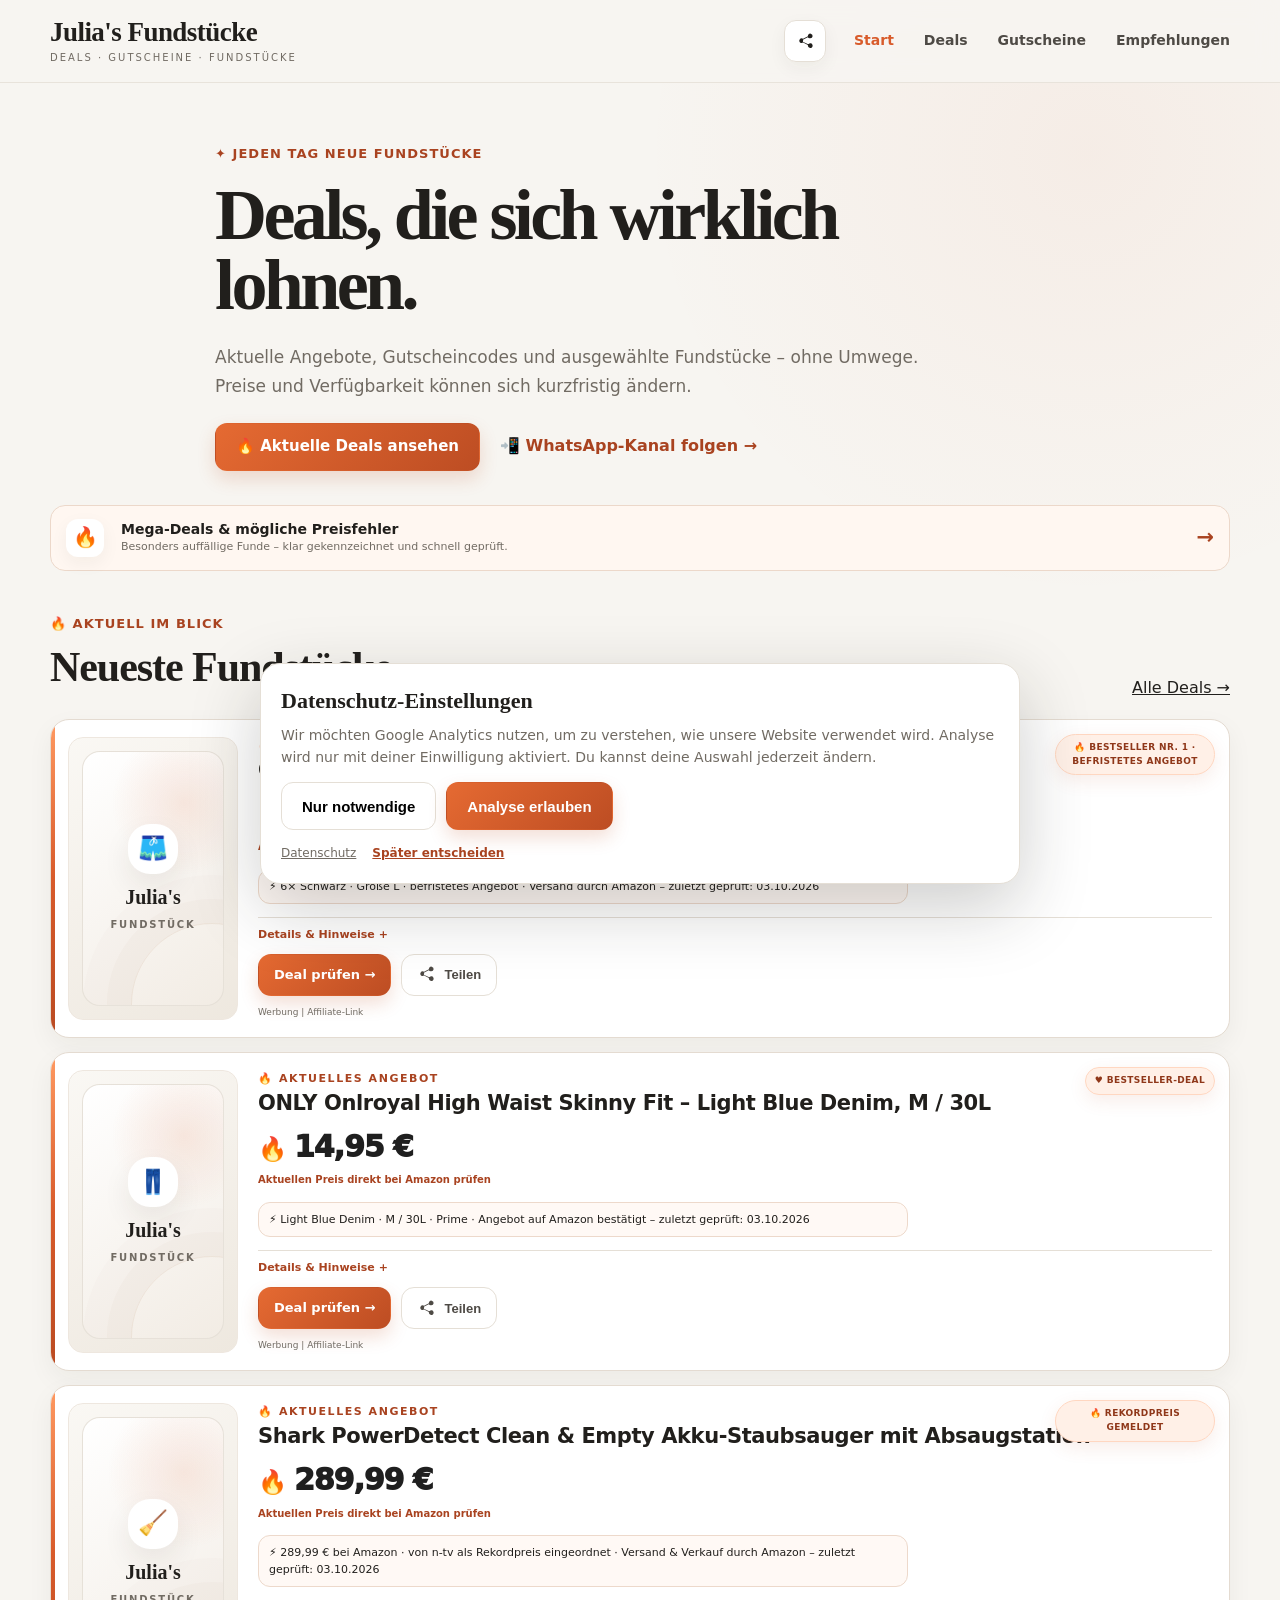
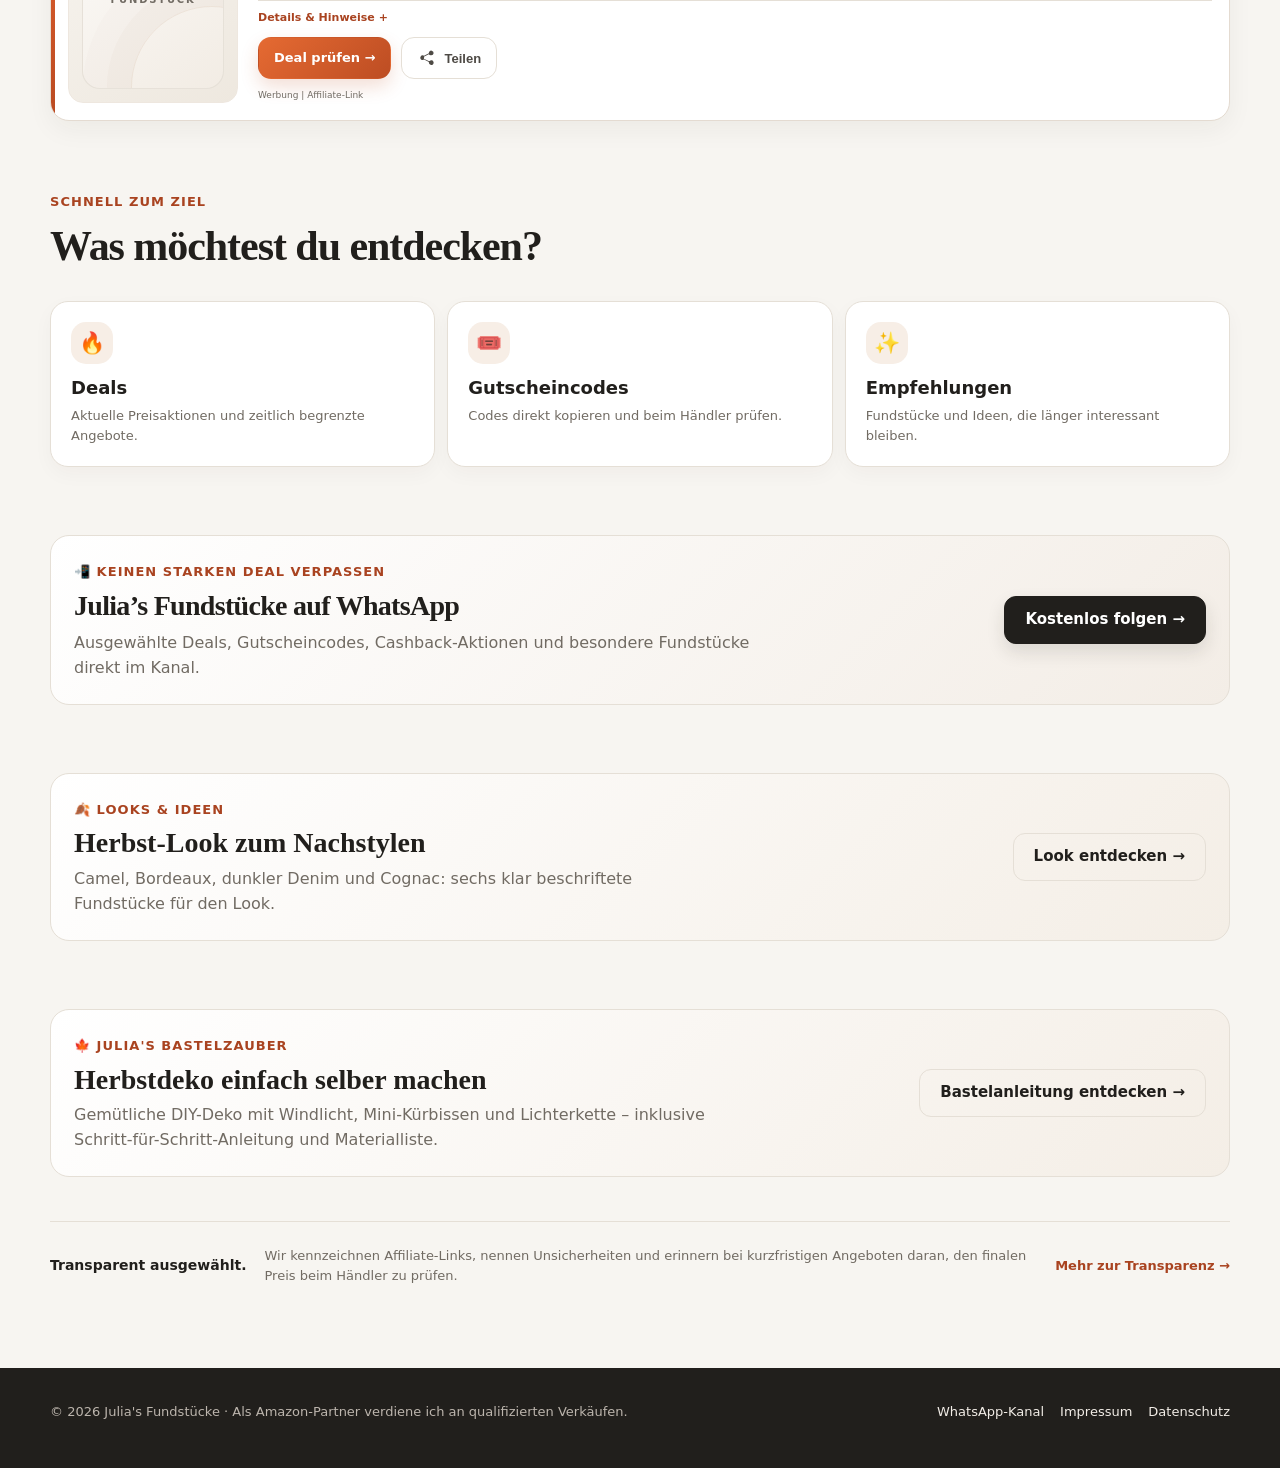
==== commit d9342484: "Link autumn DIY tutorial from index.html" ====
--- a/index.html
+++ b/index.html
@@ -103,6 +103,19 @@
     </div>
   </section>
 
+  <section class="section">
+    <div class="container">
+      <div class="home-inspiration">
+        <div>
+          <div class="eyebrow">🍁 Julia's Bastelzauber</div>
+          <h2>Herbstdeko einfach selber machen</h2>
+          <p>Gemütliche DIY-Deko mit Windlicht, Mini-Kürbissen und Lichterkette – inklusive Schritt-für-Schritt-Anleitung und Materialliste.</p>
+        </div>
+        <a class="btn btn-secondary" href="herbstdeko-anleitung.html">Bastelanleitung entdecken →</a>
+      </div>
+    </div>
+  </section>
+
   <section class="section home-transparency">
     <div class="container">
       <div class="compact-trust">
